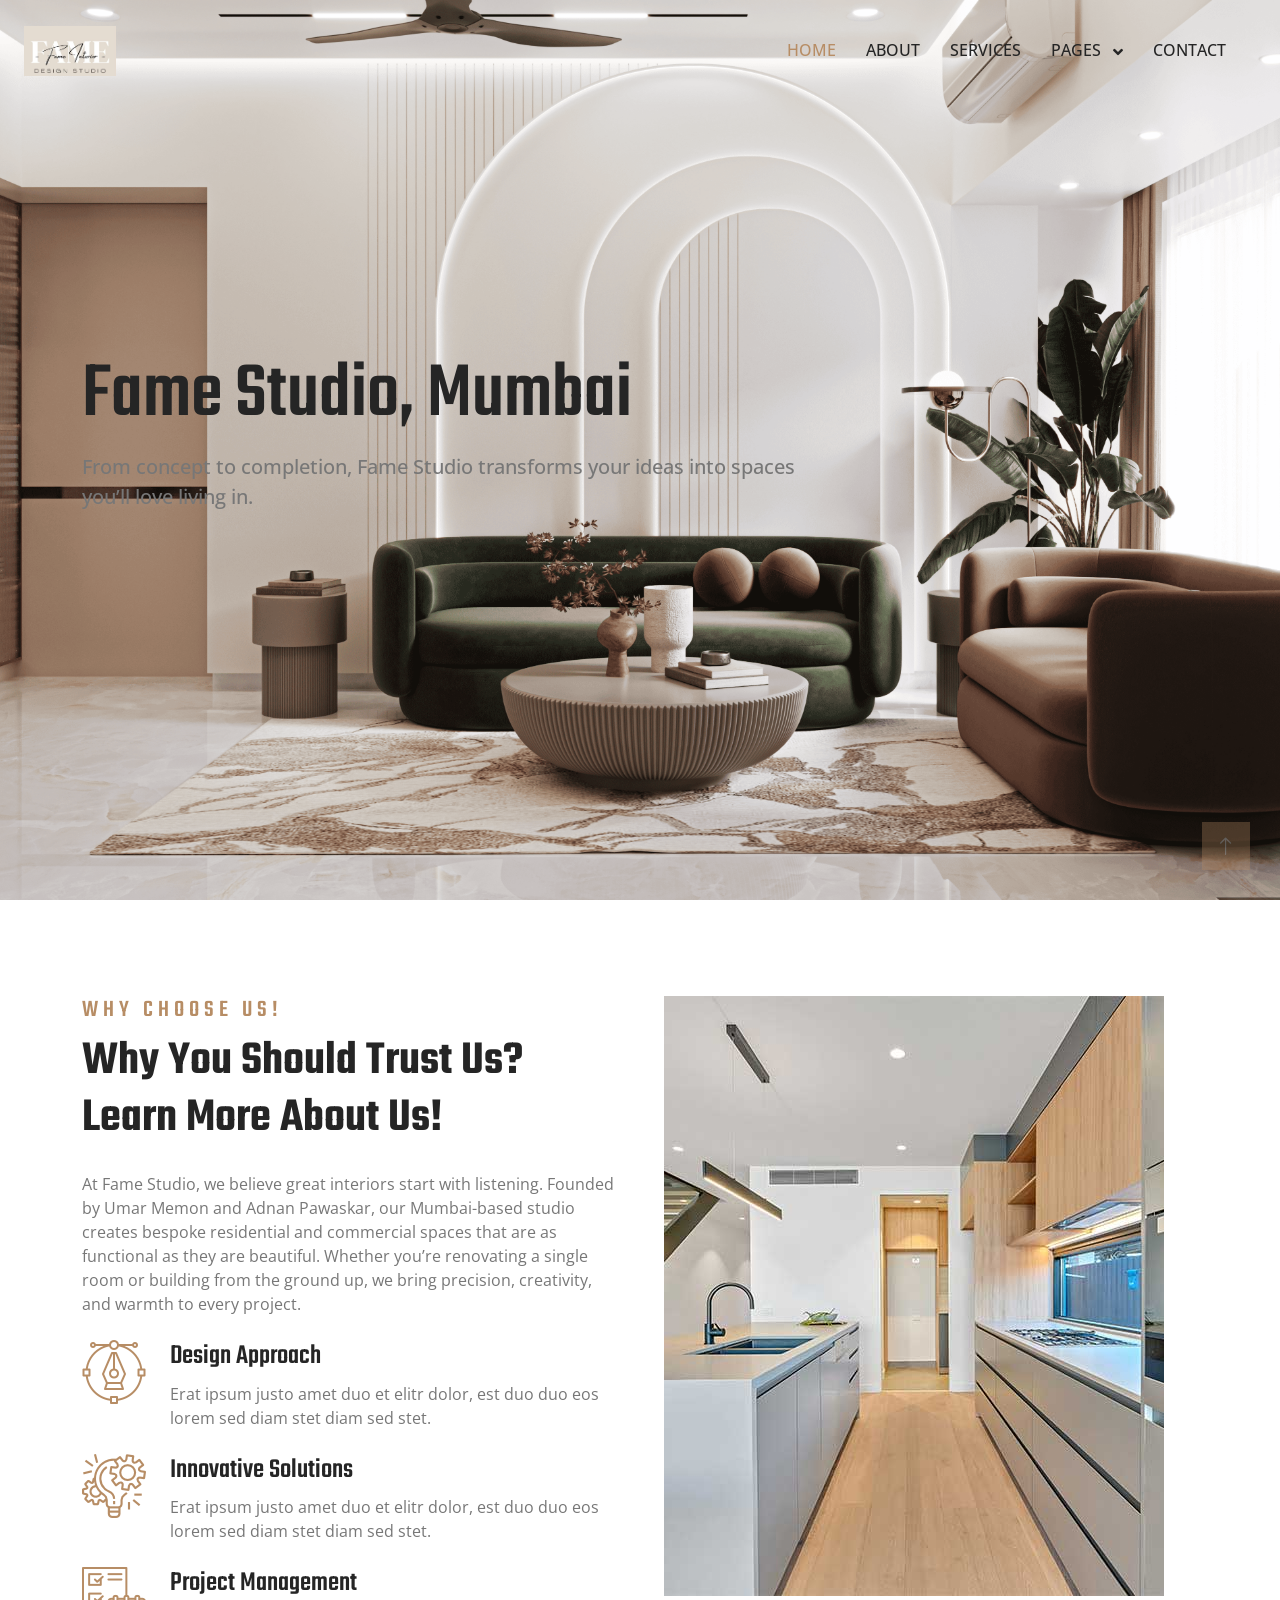
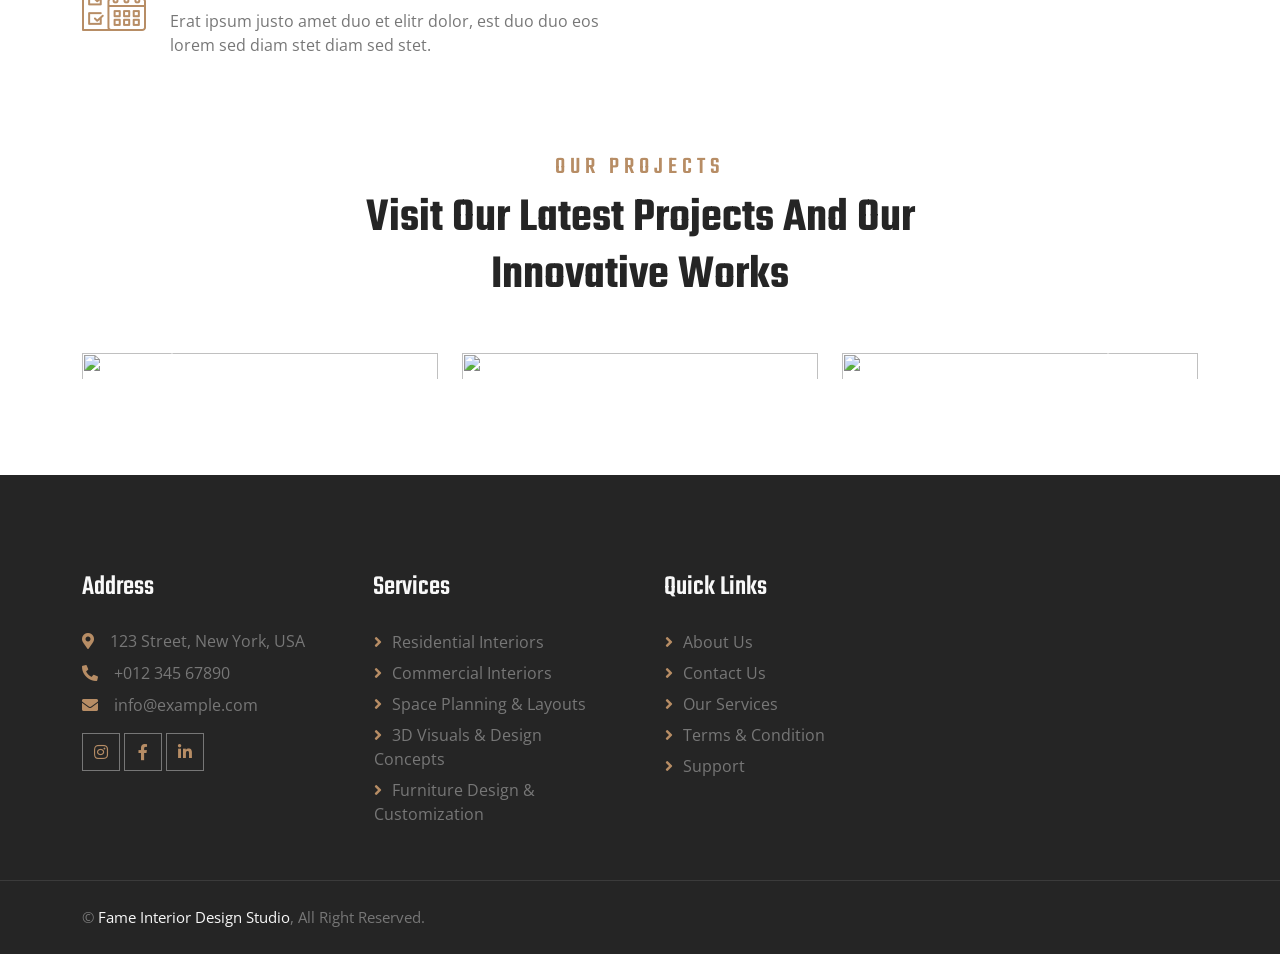
==== index.html @ a8ef48fe "css" ====
<!DOCTYPE html>
<html lang="en">

<head>
    <meta charset="utf-8">
    <title>Fame Interior Design Studio</title>
    <meta content="width=device-width, initial-scale=1.0" name="viewport">
    <meta content="" name="keywords">
    <meta content="" name="description">

    <!-- Favicon -->
    <link href="img/favicon.ico" rel="icon">

    <!-- Google Web Fonts -->
    <link rel="preconnect" href="https://fonts.googleapis.com">
    <link rel="preconnect" href="https://fonts.gstatic.com" crossorigin>
    <link href="https://fonts.googleapis.com/css2?family=Open+Sans:wght@400;500;600&family=Teko:wght@400;500;600&display=swap" rel="stylesheet">
    <link href="https://fonts.googleapis.com/css2?family=Playfair+Display&display=swap" rel="stylesheet">


    <!-- Icon Font Stylesheet -->
    <link href="https://cdnjs.cloudflare.com/ajax/libs/font-awesome/5.10.0/css/all.min.css" rel="stylesheet">
    <link href="https://cdn.jsdelivr.net/npm/bootstrap-icons@1.4.1/font/bootstrap-icons.css" rel="stylesheet">

    <!-- Libraries Stylesheet -->
    <link href="lib/animate/animate.min.css" rel="stylesheet">
    <link href="lib/owlcarousel/assets/owl.carousel.min.css" rel="stylesheet">
    <link href="lib/tempusdominus/css/tempusdominus-bootstrap-4.min.css" rel="stylesheet" />

    <!-- Customized Bootstrap Stylesheet -->
    <link href="css/bootstrap.min.css" rel="stylesheet">

    <!-- Template Stylesheet -->
    <link href="css/style.css" rel="stylesheet">
    <style>
        /* ✅ Navbar overlay on top of carousel */
        .navbar {
            position: absolute;
            top: 0;
            left: 0;
            width: 100%;
            z-index: 1000;
            /*background-color: rgba(255, 255, 255, 0.6);*/ /* transparent background */
            box-shadow: none;
        }

        /* ✅ Remove margin that creates space */
        .header-carousel {
            margin-top: 0 !important;
        }
            .header-carousel .owl-dots {
                position: absolute;
                width: 60px;
                height: 100%;
                top: 0;
                right: 30px;
                display: flex;
                flex-direction: column;
                align-items: center;
                justify-content: center;
               display:none;
            }

        /* ✅ Carousel items should fill full screen */
        .owl-carousel-item img {
            width: 100%;
            height: 100vh; /* full screen */
            object-fit: cover;
        }

        /* ✅ Remove any other background/opacity */
        .owl-carousel,
        .owl-carousel-inner,
        .owl-carousel-item,
        .owl-carousel .container,
        .owl-carousel .row,
        .owl-carousel .col-10 {
            background: transparent !important;
            opacity: 1 !important;
        }

            /* ✅ Optional: Add text-shadow for better readability on image */
            .owl-carousel-inner h3,
            .owl-carousel-inner p {
               /* text-shadow: 1px 1px 5px rgba(0,0,0,0.7);*/
            }

        /* ✅ Responsive fix for mobile */
        @media (max-width: 768px) {
            .owl-carousel-item img {
                height: auto;
            }
        }
    </style>

</head>

<body>

    <!-- New Navbar Start -->
    <nav class="navbar navbar-expand-lg fixed-top">
        <div class="container-fluid px-4">
            <a class="navbar-brand" href="index.html">
                <img src="img/icons/small.png" alt="Logo" style="height: 50px;">
            </a>
            <button class="navbar-toggler" type="button" data-bs-toggle="collapse" data-bs-target="#navbarNavDropdown">
                <span class="navbar-toggler-icon"></span>
            </button>
            <div class="collapse navbar-collapse justify-content-end" id="navbarNavDropdown">
                <ul class="navbar-nav">
                    <li class="nav-item"><a class="nav-link active" href="index.html">Home</a></li>
                    <li class="nav-item"><a class="nav-link" href="about.html">About</a></li>
                    <li class="nav-item"><a class="nav-link" href="service.html">Services</a></li>
                    <li class="nav-item dropdown">
                        <a class="nav-link dropdown-toggle" href="#" id="pagesDropdown" role="button" data-bs-toggle="dropdown">
                            Pages
                        </a>
                        <ul class="dropdown-menu">
                            <li><a class="dropdown-item" href="feature.html">Our Features</a></li>
                            <li><a class="dropdown-item" href="project.html">Our Projects</a></li>
                            <li><a class="dropdown-item" href="team.html">Team Members</a></li>
                            <li><a class="dropdown-item" href="appointment.html">Appointment</a></li>
                            <li><a class="dropdown-item" href="testimonial.html">Testimonial</a></li>
                            <li><a class="dropdown-item" href="404.html">404 Page</a></li>
                        </ul>
                    </li>
                    <li class="nav-item"><a class="nav-link" href="contact.html">Contact</a></li>
                </ul>
            </div>
        </div>
    </nav>
    <!-- New Navbar End -->
    <!-- Carousel Start -->

    <div class="container-fluid p-0 pb-5 wow fadeIn" data-wow-delay="0.1s">
        <div class="owl-carousel header-carousel position-relative">
            <div class="owl-carousel-item position-relative">
                <!--<img class="img-fluid" src="img/carousel-1.jpg" alt="">-->
                <img class="img-fluid" src="img/Informal View 1.png" alt="">
                <div class="owl-carousel-inner">
                    <div class="container">
                        <div class="row justify-content-start">
                            <div class="col-10 col-lg-8">
                                <h3 class="display-1 text-blck animated slideInDown">Fame Studio, Mumbai</h3>
                                <p class="fs-5 fw-medium  mb-4 pb-3">From concept to completion, Fame Studio transforms your ideas into spaces you’ll love living in.</p>
                                <!--<a href="" class="btn btn-primary py-3 px-5 animated slideInLeft">Read More</a>-->
                            </div>
                        </div>
                    </div>
                </div>
            </div>
            <div class="owl-carousel-item position-relative">
                <!--<img class="img-fluid" src="img/carousel-2.jpg" alt="">-->
                <img class="img-fluid" src="img/formal View 1.png" alt="">
                <!--<div class="owl-carousel-inner">
                    <div class="container">
                        <div class="row justify-content-start">
                            <div class="col-10 col-lg-8">
                                <h3 class="display-1 text-white animated slideInDown">Best Architecture And Interior Design Services</h3>
                                <p class="fs-5 fw-medium text-white mb-4 pb-3">Vero elitr justo clita lorem. Ipsum dolor at sed stet sit diam no. Kasd rebum ipsum et diam justo clita et kasd rebum sea elitr.</p>
                                <a href="" class="btn btn-primary py-3 px-5 animated slideInLeft">Read More</a>
                            </div>
                        </div>
                    </div>
                </div>-->
            </div>
            <div class="owl-carousel-item position-relative">
                <!--<img class="img-fluid" src="img/carousel-3.jpg" alt="">-->
                <img class="img-fluid" src="img/formal View 2.png" alt="">
                <!--<div class="owl-carousel-inner">
                    <div class="container">
                        <div class="row justify-content-start">
                            <div class="col-10 col-lg-8">
                                <h3 class="display-1 text-white animated slideInDown"> Architecture And Interior Design Services</h3>
                                <p class="fs-5 fw-medium text-white mb-4 pb-3">Vero elitr justo clita lorem. Ipsum dolor at sed stet sit diam no. Kasd rebum ipsum et diam justo clita et kasd rebum sea elitr.</p>
                                <a href="" class="btn btn-primary py-3 px-5 animated slideInLeft">Read More</a>
                            </div>
                        </div>
                    </div>
                </div>-->
            </div>
        </div>
    </div>


    <!-- Feature Start -->
    <div class="container-xxl py-5">
        <div class="container">
            <div class="row g-5">
                <div class="col-lg-6 wow fadeInUp" data-wow-delay="0.1s">
                    <h4 class="section-title">Why Choose Us!</h4>
                    <h1 class="display-5 mb-4">Why You Should Trust Us? Learn More About Us!</h1>
                    <p class="mb-4">At Fame Studio, we believe great interiors start with listening. Founded by Umar Memon and Adnan Pawaskar, our Mumbai-based studio creates bespoke residential and commercial spaces that are as functional as they are beautiful. Whether you’re renovating a single room or building from the ground up, we bring precision, creativity, and warmth to every project.</p>
                    <div class="row g-4">
                        <div class="col-12">
                            <div class="d-flex align-items-start">
                                <img class="flex-shrink-0" src="img/icons/icon-2.png" alt="Icon">
                                <div class="ms-4">
                                    <h3>Design Approach</h3>
                                    <p class="mb-0">Erat ipsum justo amet duo et elitr dolor, est duo duo eos lorem sed diam stet diam sed stet.</p>
                                </div>
                            </div>
                        </div>
                        <div class="col-12">
                            <div class="d-flex align-items-start">
                                <img class="flex-shrink-0" src="img/icons/icon-3.png" alt="Icon">
                                <div class="ms-4">
                                    <h3>Innovative Solutions</h3>
                                    <p class="mb-0">Erat ipsum justo amet duo et elitr dolor, est duo duo eos lorem sed diam stet diam sed stet.</p>
                                </div>
                            </div>
                        </div>
                        <div class="col-12">
                            <div class="d-flex align-items-start">
                                <img class="flex-shrink-0" src="img/icons/icon-4.png" alt="Icon">
                                <div class="ms-4">
                                    <h3>Project Management</h3>
                                    <p class="mb-0">Erat ipsum justo amet duo et elitr dolor, est duo duo eos lorem sed diam stet diam sed stet.</p>
                                </div>
                            </div>
                        </div>
                    </div>
                </div>
                <div class="col-lg-6 wow fadeInUp" data-wow-delay="0.5s">
                    <div>
                        <!--<img class="img-fluid" src="img/formal View 6.png" alt="">-->
                        <img class="img-fluid" src="img/project-2.jpg" alt="">
                    </div>
                </div>
            </div>
        </div>
    </div>
    <!-- Feature End -->    
    <!-- Project Start -->
    <div class="container-xxl project py-5">
        <div class="container">
            <div class="text-center mx-auto mb-5 wow fadeInUp" data-wow-delay="0.1s" style="max-width: 600px;">
                <h4 class="section-title">Our Projects</h4>
                <h1 class="display-5 mb-4">Visit Our Latest Projects And Our Innovative Works</h1>
            </div>

            <!-- Carousel Start -->
            <div id="projectCarousel" class="carousel slide" data-bs-ride="carousel">
                <div class="carousel-inner">

                    <!-- Slide 1 -->
                    <div class="carousel-item active">
                        <div class="row g-4">
                            <div class="col-lg-4">
                                <img class="img-fluid w-100 h-100" src="img/MASTER BEDROOM - VIEW 1.png" style="object-fit: cover;" alt="">
                            </div>
                            <div class="col-lg-8">
                                <div class="row g-4">
                                    <div class="col-md-6">
                                        <img class="img-fluid w-100 h-100" src="img/MASTER BEDROOM - VIEW 1.png" style="object-fit: cover;" alt="">
                                    </div>
                                    <div class="col-md-6">
                                        <img class="img-fluid w-100 h-100" src="img/MASTER BEDROOM - VIEW 1.png" style="object-fit: cover;" alt="">
                                    </div>
                                </div>
                            </div>
                        </div>
                    </div>

                    <!-- Slide 2 -->
                    <div class="carousel-item">
                        <div class="row g-4">
                            <div class="col-lg-4">
                                <img class="img-fluid w-100 h-100" src="img/MBRV1.png" style="object-fit: cover;" alt="">
                            </div>
                            <div class="col-lg-8">
                                <div class="row g-4">
                                    <div class="col-md-6">
                                        <img class="img-fluid w-100 h-100" src="img/MBRV1.png" style="object-fit: cover;" alt="">
                                    </div>
                                    <div class="col-md-6">
                                        <img class="img-fluid w-100 h-100" src="img/MBRV1.png" style="object-fit: cover;" alt="">
                                    </div>
                                </div>
                            </div>
                        </div>
                    </div>

                    <!-- Slide 3 -->
                    <div class="carousel-item">
                        <div class="row g-4">
                            <div class="col-lg-4">
                                <img class="img-fluid w-100 h-100" src="img/BBVIEW1.png" style="object-fit: cover;" alt="">
                            </div>
                            <div class="col-lg-8">
                                <div class="row g-4">
                                    <div class="col-md-6">
                                        <img class="img-fluid w-100 h-100" src="img/BBVIEW1.png" style="object-fit: cover;" alt="">
                                    </div>
                                    <div class="col-md-6">
                                        <img class="img-fluid w-100 h-100" src="img/BBVIEW1.png" style="object-fit: cover;" alt="">
                                    </div>
                                </div>
                            </div>
                        </div>
                    </div>

                </div>

                <!-- Controls -->
                <button class="carousel-control-prev" type="button" data-bs-target="#projectCarousel" data-bs-slide="prev">
                    <span class="carousel-control-prev-icon"></span>
                </button>
                <button class="carousel-control-next" type="button" data-bs-target="#projectCarousel" data-bs-slide="next">
                    <span class="carousel-control-next-icon"></span>
                </button>
            </div>
            <!-- Carousel End -->

        </div>
    </div>
    <!-- Project End -->
    <!-- Team Start -->
    <!--<div class="container-xxl py-5">
        <div class="container">
            <div class="text-center mx-auto mb-5 wow fadeInUp" data-wow-delay="0.1s" style="max-width: 600px;">
                <h4 class="section-title">Team Members</h4>
                <h1 class="display-5 mb-4">We Are Creative Architecture Team For Your Dream Home</h1>
            </div>
            <div class="row g-0 team-items">
                <div class="col-lg-3 col-md-6 wow fadeInUp" data-wow-delay="0.1s">
                    <div class="team-item position-relative">
                        <div class="position-relative">
                            <img class="img-fluid" src="img/team-1.jpg" alt="">
                            <div class="team-social text-center">
                                <a class="btn btn-square" href=""><i class="fab fa-facebook-f"></i></a>
                                <a class="btn btn-square" href=""><i class="fab fa-twitter"></i></a>
                                <a class="btn btn-square" href=""><i class="fab fa-instagram"></i></a>
                            </div>
                        </div>
                        <div class="bg-light text-center p-4">
                            <h3 class="mt-2">Architect Name</h3>
                            <span class="text-primary">Designation</span>
                        </div>
                    </div>
                </div>
                <div class="col-lg-3 col-md-6 wow fadeInUp" data-wow-delay="0.3s">
                    <div class="team-item position-relative">
                        <div class="position-relative">
                            <img class="img-fluid" src="img/team-2.jpg" alt="">
                            <div class="team-social text-center">
                                <a class="btn btn-square" href=""><i class="fab fa-facebook-f"></i></a>
                                <a class="btn btn-square" href=""><i class="fab fa-twitter"></i></a>
                                <a class="btn btn-square" href=""><i class="fab fa-instagram"></i></a>
                            </div>
                        </div>
                        <div class="bg-light text-center p-4">
                            <h3 class="mt-2">Architect Name</h3>
                            <span class="text-primary">Designation</span>
                        </div>
                    </div>
                </div>
                <div class="col-lg-3 col-md-6 wow fadeInUp" data-wow-delay="0.5s">
                    <div class="team-item position-relative">
                        <div class="position-relative">
                            <img class="img-fluid" src="img/team-3.jpg" alt="">
                            <div class="team-social text-center">
                                <a class="btn btn-square" href=""><i class="fab fa-facebook-f"></i></a>
                                <a class="btn btn-square" href=""><i class="fab fa-twitter"></i></a>
                                <a class="btn btn-square" href=""><i class="fab fa-instagram"></i></a>
                            </div>
                        </div>
                        <div class="bg-light text-center p-4">
                            <h3 class="mt-2">Architect Name</h3>
                            <span class="text-primary">Designation</span>
                        </div>
                    </div>
                </div>
                <div class="col-lg-3 col-md-6 wow fadeInUp" data-wow-delay="0.7s">
                    <div class="team-item position-relative">
                        <div class="position-relative">
                            <img class="img-fluid" src="img/team-4.jpg" alt="">
                            <div class="team-social text-center">
                                <a class="btn btn-square" href=""><i class="fab fa-facebook-f"></i></a>
                                <a class="btn btn-square" href=""><i class="fab fa-twitter"></i></a>
                                <a class="btn btn-square" href=""><i class="fab fa-instagram"></i></a>
                            </div>
                        </div>
                        <div class="bg-light text-center p-4">
                            <h3 class="mt-2">Architect Name</h3>
                            <span class="text-primary">Designation</span>
                        </div>
                    </div>
                </div>
            </div>
        </div>
    </div>-->
    <!-- Team End -->
    <!-- Appointment Start -->
    <!--<div class="container-xxl py-5">
        <div class="container">
            <div class="row g-5">
                <div class="col-lg-6 wow fadeInUp" data-wow-delay="0.1s">
                    <h4 class="section-title">Appointment</h4>
                    <h1 class="display-5 mb-4">Make An Appointment To Start Your Dream Project</h1>
                    <p class="mb-4">Tempor erat elitr rebum at clita. Diam dolor diam ipsum sit. Aliqu diam amet diam et eos. Clita erat ipsum et lorem et sit, sed stet lorem sit clita duo justo magna dolore erat amet</p>
                    <div class="row g-4">
                        <div class="col-12">
                            <div class="d-flex">
                                <div class="d-flex flex-shrink-0 align-items-center justify-content-center bg-light" style="width: 65px; height: 65px;">
                                    <i class="fa fa-2x fa-phone-alt text-primary"></i>
                                </div>
                                <div class="ms-4">
                                    <p class="mb-2">Call Us Now</p>
                                    <h3 class="mb-0">+012 345 6789</h3>
                                </div>
                            </div>
                        </div>
                        <div class="col-12">
                            <div class="d-flex">
                                <div class="d-flex flex-shrink-0 align-items-center justify-content-center bg-light" style="width: 65px; height: 65px;">
                                    <i class="fa fa-2x fa-envelope-open text-primary"></i>
                                </div>
                                <div class="ms-4">
                                    <p class="mb-2">Mail Us Now</p>
                                    <h3 class="mb-0">info@example.com</h3>
                                </div>
                            </div>
                        </div>
                    </div>
                </div>
                <div class="col-lg-6 wow fadeInUp" data-wow-delay="0.5s">
                    <div class="row g-3">
                        <div class="col-12 col-sm-6">
                            <input type="text" class="form-control" placeholder="Your Name" style="height: 55px;">
                        </div>
                        <div class="col-12 col-sm-6">
                            <input type="email" class="form-control" placeholder="Your Email" style="height: 55px;">
                        </div>
                        <div class="col-12 col-sm-6">
                            <input type="text" class="form-control" placeholder="Your Mobile" style="height: 55px;">
                        </div>
                        <div class="col-12 col-sm-6">
                            <select class="form-select" style="height: 55px;">
                                <option selected>Choose Service</option>
                                <option value="1">Service 1</option>
                                <option value="2">Service 2</option>
                                <option value="3">Service 3</option>
                            </select>
                        </div>
                        <div class="col-12 col-sm-6">
                            <div class="date" id="date" data-target-input="nearest">
                                <input type="text"
                                    class="form-control datetimepicker-input"
                                    placeholder="Choose Date" data-target="#date" data-toggle="datetimepicker" style="height: 55px;">
                            </div>
                        </div>
                        <div class="col-12 col-sm-6">
                            <div class="time" id="time" data-target-input="nearest">
                                <input type="text"
                                    class="form-control datetimepicker-input"
                                    placeholder="Choose Date" data-target="#time" data-toggle="datetimepicker" style="height: 55px;">
                            </div>
                        </div>
                        <div class="col-12">
                            <textarea class="form-control" rows="5" placeholder="Message"></textarea>
                        </div>
                        <div class="col-12">
                            <button class="btn btn-primary w-100 py-3" type="submit">Book Appointment</button>
                        </div>
                    </div>
                </div>
            </div>
        </div>
    </div>-->
    <!-- Appointment End -->
    <!-- Testimonial Start -->
    <!--<div class="container-xxl py-5">
        <div class="container">
            <div class="text-center mx-auto mb-5 wow fadeInUp" data-wow-delay="0.1s" style="max-width: 600px;">
                <h4 class="section-title">Testimonial</h4>
                <h1 class="display-5 mb-4">Thousands Of Customers Who Trust Us And Our Services</h1>
            </div>
            <div class="owl-carousel testimonial-carousel wow fadeInUp" data-wow-delay="0.1s">
                <div class="testimonial-item text-center" data-dot="<img class='img-fluid' src='img/testimonial-1.jpg' alt=''>">
                    <p class="fs-5">Clita clita tempor justo dolor ipsum amet kasd amet duo justo duo duo labore sed sed. Magna ut diam sit et amet stet eos sed clita erat magna elitr erat sit sit erat at rebum justo sea clita.</p>
                    <h3>Client Name</h3>
                    <span class="text-primary">Profession</span>
                </div>
                <div class="testimonial-item text-center" data-dot="<img class='img-fluid' src='img/testimonial-2.jpg' alt=''>">
                    <p class="fs-5">Clita clita tempor justo dolor ipsum amet kasd amet duo justo duo duo labore sed sed. Magna ut diam sit et amet stet eos sed clita erat magna elitr erat sit sit erat at rebum justo sea clita.</p>
                    <h3>Client Name</h3>
                    <span class="text-primary">Profession</span>
                </div>
                <div class="testimonial-item text-center" data-dot="<img class='img-fluid' src='img/testimonial-3.jpg' alt=''>">
                    <p class="fs-5">Clita clita tempor justo dolor ipsum amet kasd amet duo justo duo duo labore sed sed. Magna ut diam sit et amet stet eos sed clita erat magna elitr erat sit sit erat at rebum justo sea clita.</p>
                    <h3>Client Name</h3>
                    <span class="text-primary">Profession</span>
                </div>
            </div>
        </div>
    </div>-->
    <!-- Testimonial End -->
    <!-- Footer Start -->
    <div class="container-fluid bg-dark text-body footer mt-5 pt-5 px-0 wow fadeIn" data-wow-delay="0.1s">
        <div class="container py-5">
            <div class="row g-5">
                <div class="col-lg-3 col-md-6">
                    <h3 class="text-light mb-4">Address</h3>
                    <p class="mb-2"><i class="fa fa-map-marker-alt text-primary me-3"></i>123 Street, New York, USA</p>
                    <p class="mb-2"><i class="fa fa-phone-alt text-primary me-3"></i>+012 345 67890</p>
                    <p class="mb-2"><i class="fa fa-envelope text-primary me-3"></i>info@example.com</p>
                    <div class="d-flex pt-2">
                        <a class="btn btn-square btn-outline-body me-1" href=""><i class="fab fa-instagram"></i></a>                        
                        <a class="btn btn-square btn-outline-body me-1" href=""><i class="fab fa-facebook-f"></i></a>                       
                        <a class="btn btn-square btn-outline-body me-0" href=""><i class="fab fa-linkedin-in"></i></a>
                    </div>
                </div>
                <div class="col-lg-3 col-md-6 d-none d-lg-block">
                    <h3 class="text-light mb-4">Services</h3>
                    <a class="btn btn-link" href="">Residential Interiors</a>
                    <a class="btn btn-link" href="">Commercial Interiors </a>
                    <a class="btn btn-link" href="">Space Planning & Layouts </a>
                    <a class="btn btn-link" href="">3D Visuals & Design Concepts</a>
                    <a class="btn btn-link" href="">Furniture Design & Customization </a>
                </div>
                <div class="col-lg-3 col-md-6 d-none d-lg-block">
                    <h3 class="text-light mb-4">Quick Links</h3>
                    <a class="btn btn-link" href="">About Us</a>
                    <a class="btn btn-link" href="">Contact Us</a>
                    <a class="btn btn-link" href="">Our Services</a>
                    <a class="btn btn-link" href="">Terms & Condition</a>
                    <a class="btn btn-link" href="">Support</a>
                </div>               
            </div>
        </div>
        <div class="container-fluid copyright">
            <div class="container">
                <div class="row">
                    <div class="col-md-6 text-center text-md-start mb-3 mb-md-0">
                        &copy; <a href="#">Fame Interior Design Studio</a>, All Right Reserved.
                    </div>
                    <!--<div class="col-md-6 text-center text-md-end">-->
                    <!--/*** This template is free as long as you keep the footer author’s credit link/attribution link/backlink. If you'd like to use the template without the footer author’s credit link/attribution link/backlink, you can purchase the Credit Removal License from "https://htmlcodex.com/credit-removal". Thank you for your support. ***/-->
                    <!--Designed By <a href="https://htmlcodex.com">HTML Codex</a>
                    </div>-->
                </div>
            </div>
        </div>
    </div>
    <!-- Footer End -->
    <!-- Back to Top -->
    <a href="#" class="btn btn-lg btn-primary btn-lg-square back-to-top"><i class="bi bi-arrow-up"></i></a>


    <!-- JavaScript Libraries -->
    <script src="https://code.jquery.com/jquery-3.4.1.min.js"></script>
    <script src="https://cdn.jsdelivr.net/npm/bootstrap@5.0.0/dist/js/bootstrap.bundle.min.js"></script>
    <script src="lib/wow/wow.min.js"></script>
    <script src="lib/easing/easing.min.js"></script>
    <script src="lib/waypoints/waypoints.min.js"></script>
    <script src="lib/counterup/counterup.min.js"></script>
    <script src="lib/owlcarousel/owl.carousel.min.js"></script>
    <script src="lib/tempusdominus/js/moment.min.js"></script>
    <script src="lib/tempusdominus/js/moment-timezone.min.js"></script>
    <script src="lib/tempusdominus/js/tempusdominus-bootstrap-4.min.js"></script>

    <!-- Template Javascript -->
    <script src="js/main.js"></script>
</body>

</html>
---- css/style.css ----
/********** Template CSS **********/
:root {
    --primary: #B78D65;
    --light: #F8F8F8;
    --dark: #252525;
}

h1,
h2,
.h1,
.h2,
.fw-bold {
    font-weight: 600 !important;
}

h3,
h4,
.h3,
.h4,
.fw-medium {
    font-weight: 500 !important;
}

h5,
h6,
.h5,
.h6,
.fw-normal {
    font-weight: 400 !important;
}

.back-to-top {
    position: fixed;
    display: none;
    right: 30px;
    bottom: 30px;
    z-index: 99;
}


/*** Spinner ***/
#spinner {
    opacity: 0;
    visibility: hidden;
    transition: opacity .5s ease-out, visibility 0s linear .5s;
    z-index: 99999;
}

#spinner.show {
    transition: opacity .5s ease-out, visibility 0s linear 0s;
    visibility: visible;
    opacity: 1;
}


/*** Button ***/
.btn {
    font-weight: 500;
    transition: .5s;
}

.btn.btn-primary,
.btn.btn-secondary {
    color: #FFFFFF;
}

.btn-square {
    width: 38px;
    height: 38px;
}

.btn-sm-square {
    width: 32px;
    height: 32px;
}

.btn-lg-square {
    width: 48px;
    height: 48px;
}

.btn-square,
.btn-sm-square,
.btn-lg-square {
    padding: 0;
    display: flex;
    align-items: center;
    justify-content: center;
    font-weight: normal;
}

.btn-outline-body {
    color: var(--primary);
    border-color: #777777;
}

.btn-outline-body:hover {
    color: #FFFFFF;
    background: var(--primary);
    border-color: var(--primary);
}


/*** Navbar ***/
.navbar .dropdown-toggle::after {
    border: none;
    content: "\f107";
    font-family: "Font Awesome 5 Free";
    font-weight: 900;
    vertical-align: middle;
    margin-left: 8px;
}

.navbar .navbar-nav .nav-link {
    margin-right: 30px;
    padding: 30px 0;
    color: var(--dark);
    font-weight: 500;
    text-transform: uppercase;
    outline: none;
}

.navbar .navbar-nav .nav-link:hover,
.navbar .navbar-nav .nav-link.active {
    color: var(--primary);
}

.navbar.sticky-top {
    top: -100px;
    transition: .5s;
}

@media (max-width: 991.98px) {
    .navbar .navbar-nav .nav-link {
        margin-right: 0;
        padding: 10px 0;
    }

    .navbar .navbar-nav {
        border-top: 1px solid #EEEEEE;
    }
}

@media (min-width: 992px) {
    .navbar .nav-item .dropdown-menu {
        display: block;
        visibility: hidden;
        top: 100%;
        transform: rotateX(-75deg);
        transform-origin: 0% 0%;
        transition: .5s;
        opacity: 0;
    }

    .navbar .nav-item:hover .dropdown-menu {
        transform: rotateX(0deg);
        visibility: visible;
        transition: .5s;
        opacity: 1;
    }
}


/*** Header ***/
.owl-carousel-inner {
    position: absolute;
    width: 100%;
    height: 100%;
    top: 0;
    left: 0;
    display: flex;
    align-items: center;
    background: rgba(0, 0, 0, .5);
}

@media (max-width: 768px) {
    .header-carousel .owl-carousel-item {
        position: relative;
        min-height: 500px;
    }

    .header-carousel .owl-carousel-item img {
        position: absolute;
        width: 100%;
        height: 100%;
        object-fit: cover;
    }

    .header-carousel .owl-carousel-item p {
        font-size: 16px !important;
    }
}

.header-carousel .owl-dots {
    position: absolute;
    width: 60px;
    height: 100%;
    top: 0;
    right: 30px;
    display: flex;
    flex-direction: column;
    align-items: center;
    justify-content: center;
}

.header-carousel .owl-dots .owl-dot {
    position: relative;
    width: 45px;
    height: 45px;
    margin: 5px 0;
    background: var(--dark);
    transition: .5s;
}

.header-carousel .owl-dots .owl-dot.active {
    width: 60px;
    height: 60px;
}

.header-carousel .owl-dots .owl-dot img {
    position: absolute;
    width: 100%;
    height: 100%;
    object-fit: cover;
    padding: 2px;
    transition: .5s;
    opacity: .3;
}

.header-carousel .owl-dots .owl-dot.active img {
    opacity: 1;
}

.page-header {
    background: linear-gradient(rgba(0, 0, 0, .5), rgba(0, 0, 0, .5)), url(../img/carousel-1.jpg) center center no-repeat;
    background-size: cover;
}

.breadcrumb-item+.breadcrumb-item::before {
    color: var(--light);
}


/*** Section Title ***/
.section-title {
    color: var(--primary);
    font-weight: 600;
    letter-spacing: 5px;
    text-transform: uppercase;
}


/*** Facts ***/
.fact-item .fact-icon {
    width: 120px;
    height: 120px;
    margin-top: -60px;
    margin-bottom: 1.5rem;
    display: inline-flex;
    align-items: center;
    justify-content: center;
    background: #FFFFFF;
    border-radius: 120px;
    transition: .5s;
}

.fact-item:hover .fact-icon {
    background: var(--dark);
}

.fact-item .fact-icon i {
    color: var(--primary);
    transition: .5;
}

.fact-item:hover .fact-icon i {
    color: #FFFFFF;
}


/*** About & Feature ***/
.about-img,
.feature-img {
    position: relative;
    height: 100%;
    min-height: 400px;
}

.about-img img,
.feature-img img {
    position: absolute;
    width: 60%;
    height: 80%;
    object-fit: cover;
}

.about-img img:last-child,
.feature-img img:last-child {
    margin: 20% 0 0 40%;
}

.about-img::before,
.feature-img::before {
    position: absolute;
    content: "";
    width: 60%;
    height: 80%;
    top: 10%;
    left: 20%;
    border: 5px solid var(--primary);
    z-index: -1;
}


/*** Service ***/
.service-item .bg-img {
    position: absolute;
    width: 100%;
    height: 100%;
    object-fit: cover;
    z-index: -1;
}

.service-item .service-text {
    background: var(--light);
    transition: .5s;
}

.service-item:hover .service-text {
    background: rgba(0, 0, 0, .7);
}

.service-item * {
    transition: .5;
}

.service-item:hover * {
    color: #FFFFFF;
}

.service-item .btn {
    width: 40px;
    height: 40px;
    display: inline-flex;
    align-items: center;
    color: var(--dark);
    background: #FFFFFF;
    white-space: nowrap;
    overflow: hidden;
    transition: .5s;
}

.service-item:hover .btn {
    width: 140px;
}


/*** Project ***/
.project .nav .nav-link {
    background: var(--light);
    transition: .5s;
}

.project .nav .nav-link.active {
    background: var(--primary);
}

.project .nav .nav-link.active h3 {
    color: #FFFFFF !important;
}


/*** Team ***/
.team-items {
    margin: -.75rem;
}

.team-item {
    padding: .75rem;
}

.team-item::after {
    position: absolute;
    content: "";
    width: 100%;
    height: 0;
    top: 0;
    left: 0;
    background: #FFFFFF;
    transition: .5s;
    z-index: -1;
}

.team-item:hover::after {
    height: 100%;
    background: var(--primary);
}

.team-item .team-social {
    position: absolute;
    width: 100%;
    bottom: -20px;
    left: 0;
}

.team-item .team-social .btn {
    display: inline-flex;
    margin: 0 2px;
    color: var(--primary);
    background: var(--light);
}

.team-item .team-social .btn:hover {
    color: #FFFFFF;
    background: var(--primary);
}


/*** Appointment ***/
.bootstrap-datetimepicker-widget.bottom {
    top: auto !important;
}

.bootstrap-datetimepicker-widget .table * {
    border-bottom-width: 0px;
}

.bootstrap-datetimepicker-widget .table th {
    font-weight: 500;
}

.bootstrap-datetimepicker-widget.dropdown-menu {
    padding: 10px;
    border-radius: 2px;
}

.bootstrap-datetimepicker-widget table td.active,
.bootstrap-datetimepicker-widget table td.active:hover {
    background: var(--primary);
}

.bootstrap-datetimepicker-widget table td.today::before {
    border-bottom-color: var(--primary);
}


/*** Testimonial ***/
.testimonial-carousel {
    display: flex !important;
    flex-direction: column-reverse;
    max-width: 700px;
    margin: 0 auto;
}

.testimonial-carousel .owl-dots {
    height: 100px;
    display: flex;
    align-items: center;
    justify-content: center;
    margin-bottom: 30px;
}

.testimonial-carousel .owl-dots .owl-dot {
    position: relative;
    width: 60px;
    height: 60px;
    margin: 0 5px;
    transition: .5s;
}

.testimonial-carousel .owl-dots .owl-dot.active {
    width: 100px;
    height: 100px;
}

.testimonial-carousel .owl-dots .owl-dot::after {
    position: absolute;
    width: 40px;
    height: 40px;
    bottom: -20px;
    left: 50%;
    transform: translateX(-50%);
    display: flex;
    align-items: center;
    justify-content: center;
    content: "\f10d";
    font-family: "Font Awesome 5 Free";
    font-weight: 900;
    color: var(--primary);
    background: #FFFFFF;
    border-radius: 40px;
    transition: .5s;
    opacity: 0;
}

.testimonial-carousel .owl-dots .owl-dot.active::after {
    opacity: 1;
}

.testimonial-carousel .owl-dots .owl-dot img {
    opacity: .4;
    transition: .5s;
}

.testimonial-carousel .owl-dots .owl-dot.active img {
    opacity: 1;
}


/*** Footer ***/
.footer .btn.btn-link {
    display: block;
    margin-bottom: 5px;
    padding: 0;
    text-align: left;
    color: #777777;
    font-weight: normal;
    text-transform: capitalize;
    transition: .3s;
}

.footer .btn.btn-link::before {
    position: relative;
    content: "\f105";
    font-family: "Font Awesome 5 Free";
    font-weight: 900;
    color: var(--primary);
    margin-right: 10px;
}

.footer .btn.btn-link:hover {
    color: var(--primary);
    letter-spacing: 1px;
    box-shadow: none;
}

.footer .form-control {
    border-color: #777777;
}

.footer .copyright {
    padding: 25px 0;
    font-size: 15px;
    border-top: 1px solid rgba(256, 256, 256, .1);
}

.footer .copyright a {
    color: var(--light);
}

.footer .copyright a:hover {
    color: var(--primary);
}
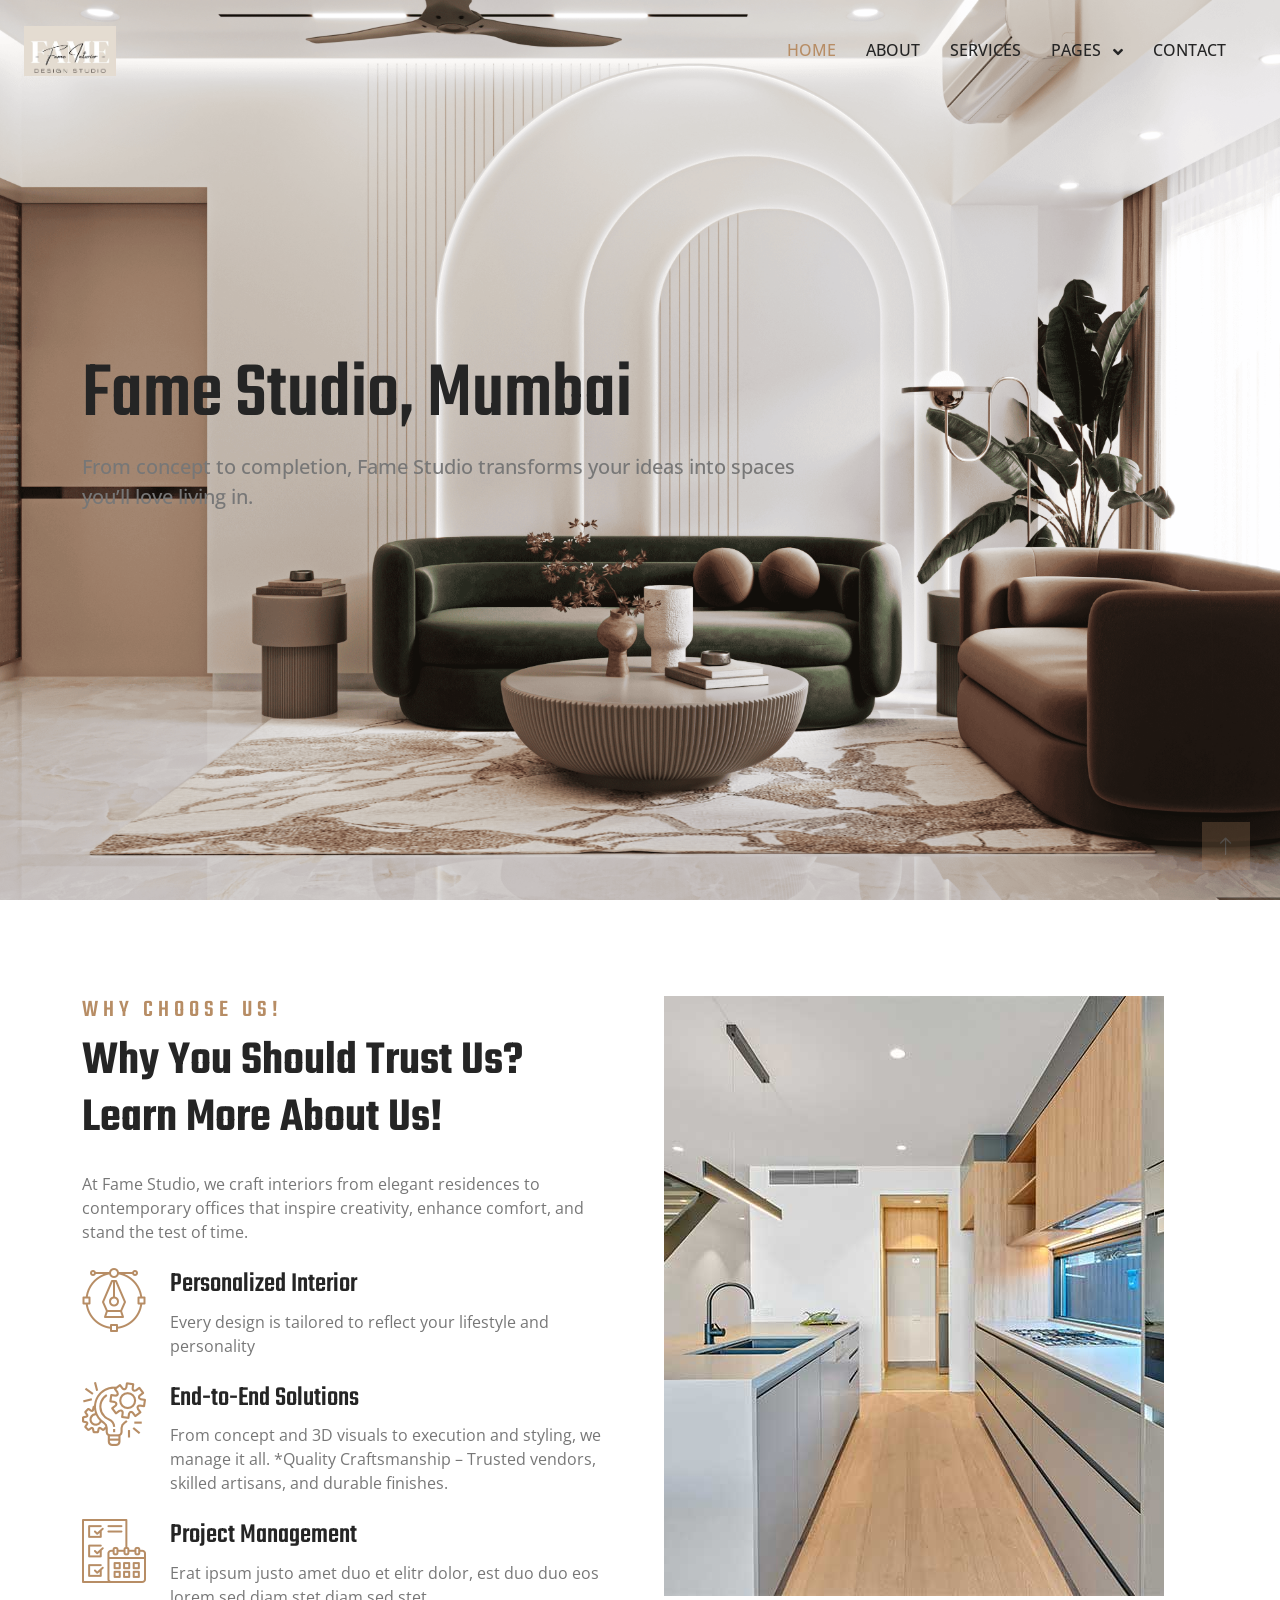
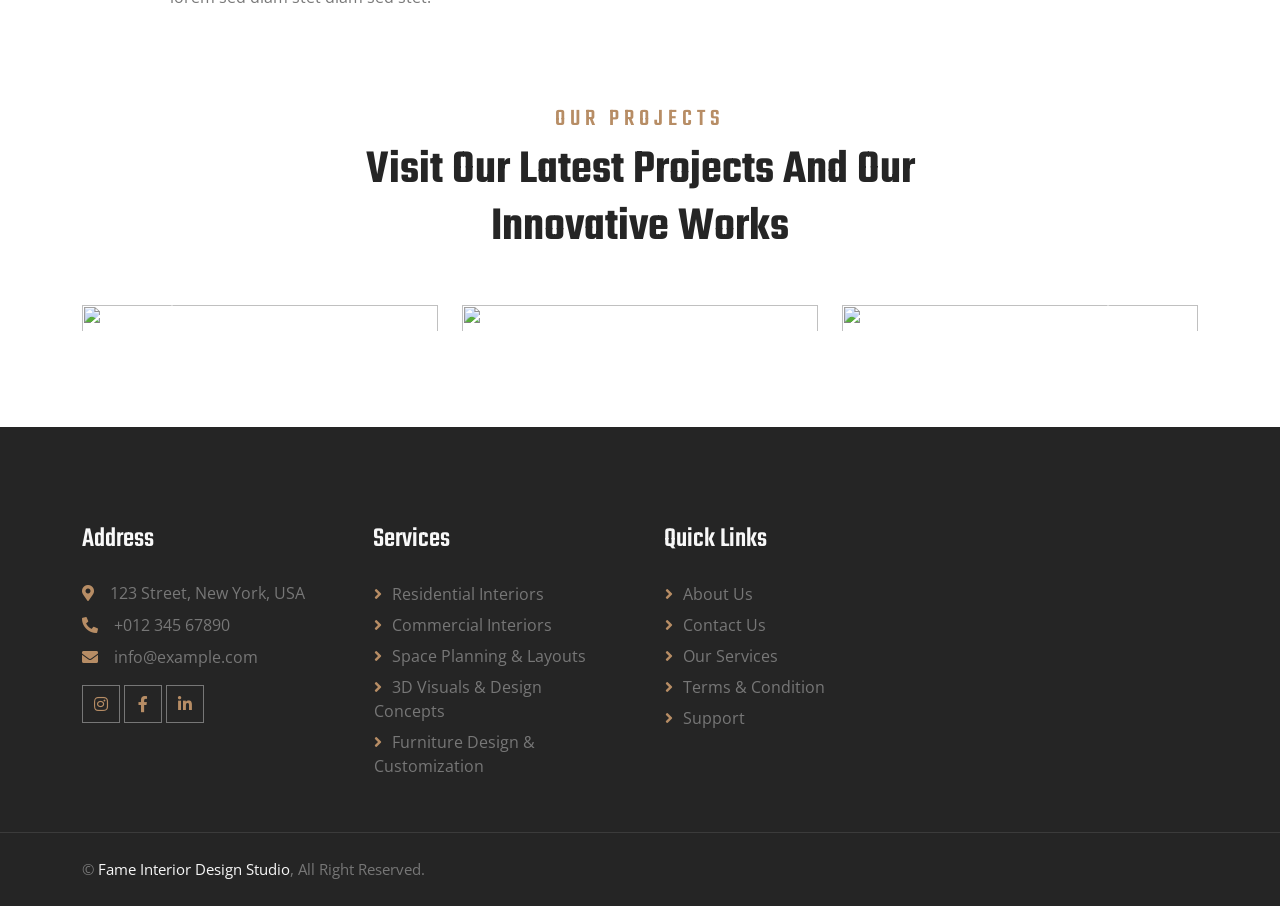
==== commit 2bd6d540: "Index" ====
--- a/index.html
+++ b/index.html
@@ -190,14 +190,14 @@
                 <div class="col-lg-6 wow fadeInUp" data-wow-delay="0.1s">
                     <h4 class="section-title">Why Choose Us!</h4>
                     <h1 class="display-5 mb-4">Why You Should Trust Us? Learn More About Us!</h1>
-                    <p class="mb-4">At Fame Studio, we believe great interiors start with listening. Founded by Umar Memon and Adnan Pawaskar, our Mumbai-based studio creates bespoke residential and commercial spaces that are as functional as they are beautiful. Whether you’re renovating a single room or building from the ground up, we bring precision, creativity, and warmth to every project.</p>
+                    <p class="mb-4">At Fame Studio, we craft interiors from elegant residences to contemporary offices that inspire creativity, enhance comfort, and stand the test of time.</p>
                     <div class="row g-4">
                         <div class="col-12">
                             <div class="d-flex align-items-start">
                                 <img class="flex-shrink-0" src="img/icons/icon-2.png" alt="Icon">
                                 <div class="ms-4">
-                                    <h3>Design Approach</h3>
-                                    <p class="mb-0">Erat ipsum justo amet duo et elitr dolor, est duo duo eos lorem sed diam stet diam sed stet.</p>
+                                    <h3>Personalized Interior</h3>
+                                    <p class="mb-0">Every design is tailored to reflect your lifestyle and personality</p>
                                 </div>
                             </div>
                         </div>
@@ -205,8 +205,11 @@
                             <div class="d-flex align-items-start">
                                 <img class="flex-shrink-0" src="img/icons/icon-3.png" alt="Icon">
                                 <div class="ms-4">
-                                    <h3>Innovative Solutions</h3>
-                                    <p class="mb-0">Erat ipsum justo amet duo et elitr dolor, est duo duo eos lorem sed diam stet diam sed stet.</p>
+                                    <h3>End-to-End Solutions</h3>
+                                    <p class="mb-0">
+                                        From concept and 3D visuals to execution and styling, we manage it all.
+                                        *Quality Craftsmanship – Trusted vendors, skilled artisans, and durable finishes.
+                                    </p>
                                 </div>
                             </div>
                         </div>
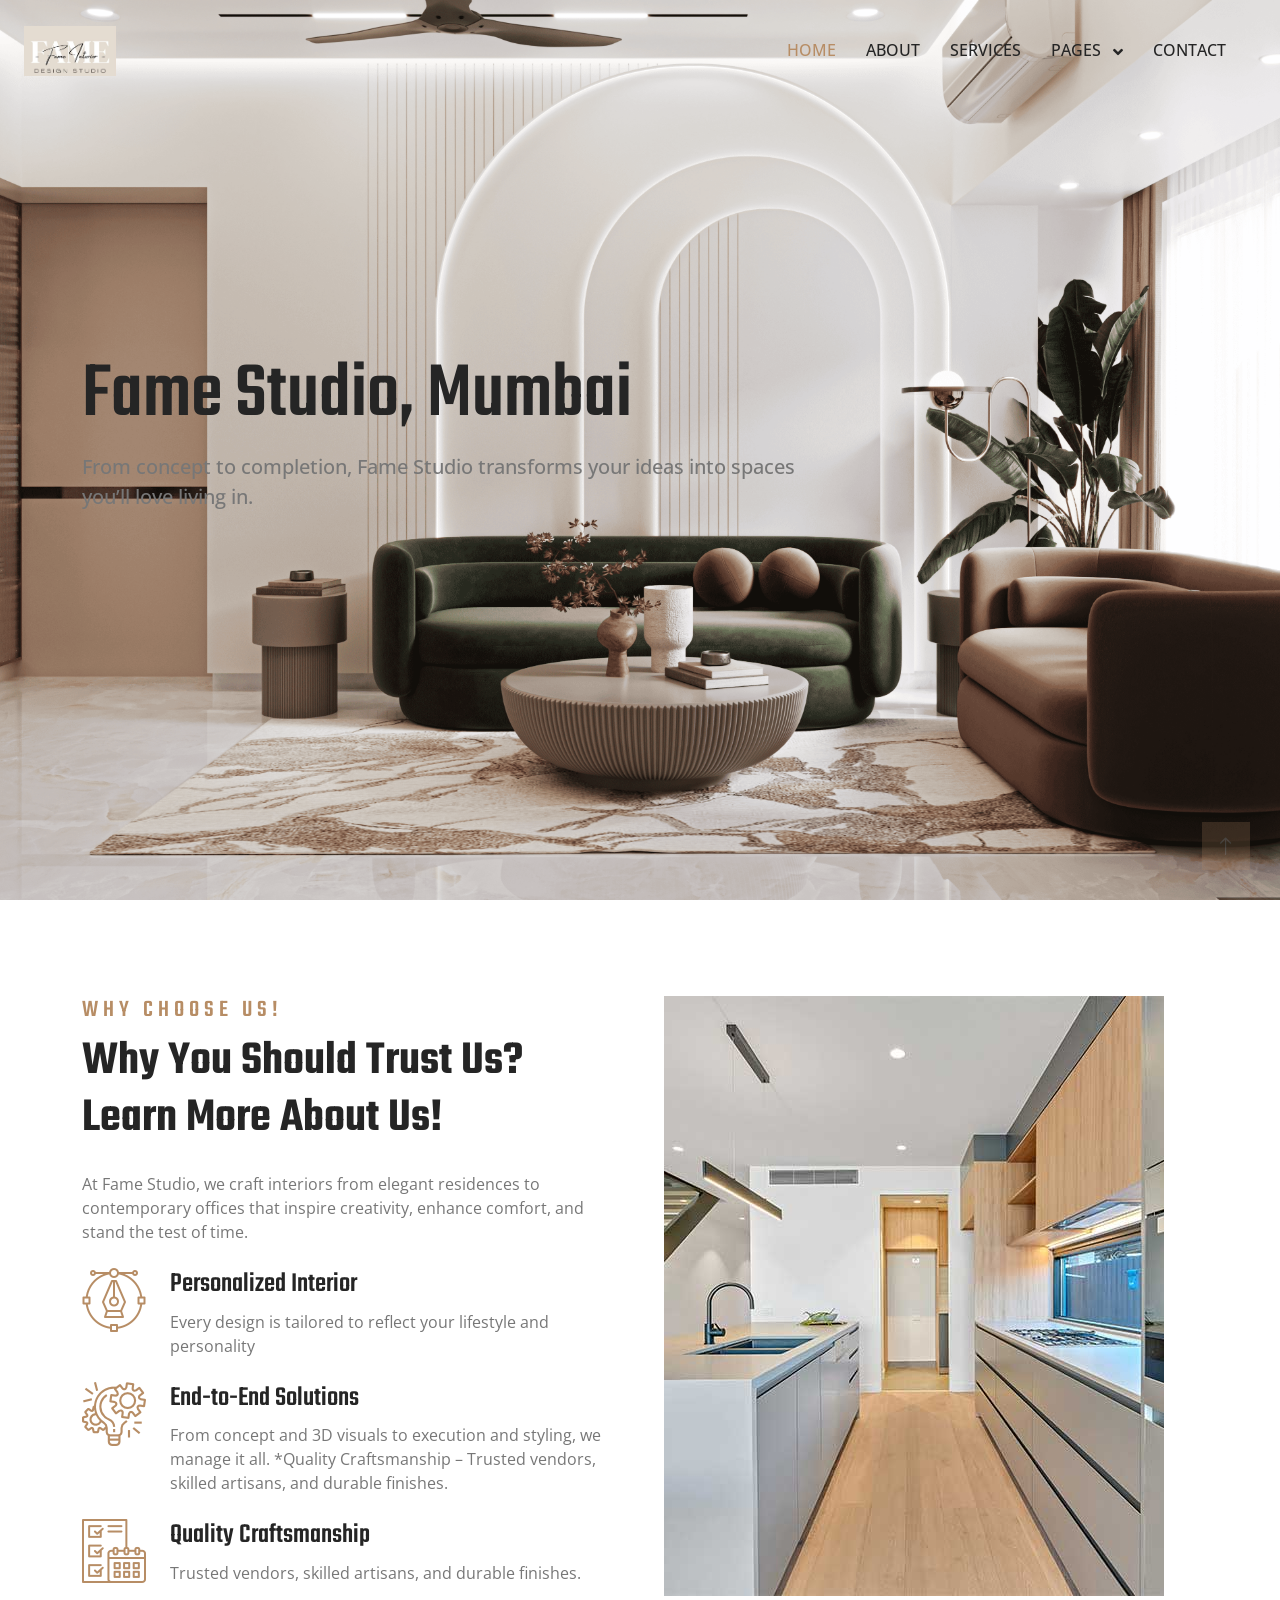
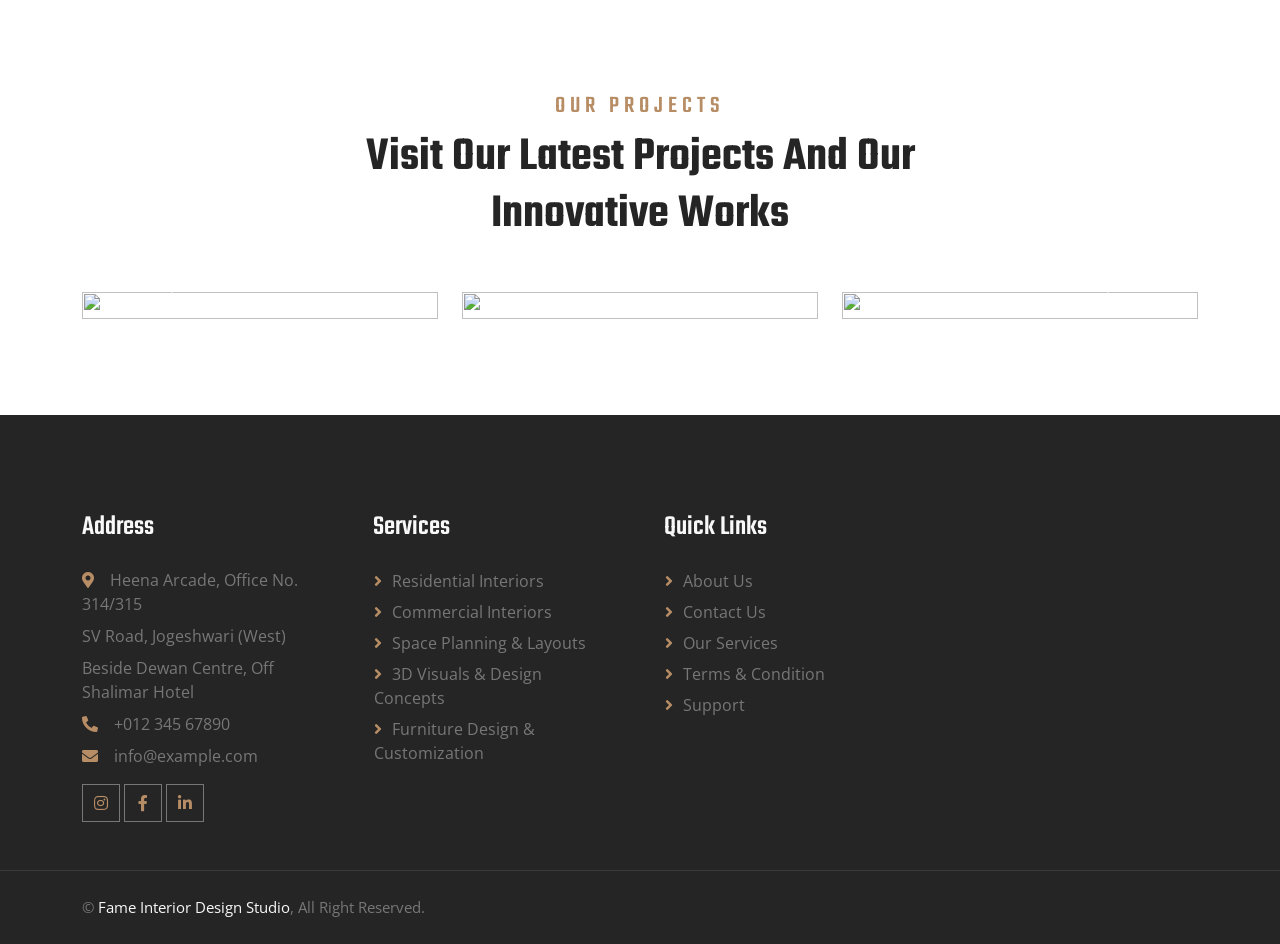
==== commit ac085d0e: "Update index.html" ====
--- a/index.html
+++ b/index.html
@@ -217,8 +217,8 @@
                             <div class="d-flex align-items-start">
                                 <img class="flex-shrink-0" src="img/icons/icon-4.png" alt="Icon">
                                 <div class="ms-4">
-                                    <h3>Project Management</h3>
-                                    <p class="mb-0">Erat ipsum justo amet duo et elitr dolor, est duo duo eos lorem sed diam stet diam sed stet.</p>
+                                    <h3>Quality Craftsmanship </h3>
+                                    <p class="mb-0">Trusted vendors, skilled artisans, and durable finishes.</p>
                                 </div>
                             </div>
                         </div>
@@ -505,12 +505,14 @@
             <div class="row g-5">
                 <div class="col-lg-3 col-md-6">
                     <h3 class="text-light mb-4">Address</h3>
-                    <p class="mb-2"><i class="fa fa-map-marker-alt text-primary me-3"></i>123 Street, New York, USA</p>
+                    <p class="mb-2"><i class="fa fa-map-marker-alt text-primary me-3"></i>Heena Arcade, Office No. 314/315</p>
+                    <p class="mb-2">SV Road, Jogeshwari (West)</p>
+                    <p class="mb-2">Beside Dewan Centre, Off Shalimar Hotel</p>
                     <p class="mb-2"><i class="fa fa-phone-alt text-primary me-3"></i>+012 345 67890</p>
                     <p class="mb-2"><i class="fa fa-envelope text-primary me-3"></i>info@example.com</p>
                     <div class="d-flex pt-2">
-                        <a class="btn btn-square btn-outline-body me-1" href=""><i class="fab fa-instagram"></i></a>                        
-                        <a class="btn btn-square btn-outline-body me-1" href=""><i class="fab fa-facebook-f"></i></a>                       
+                        <a class="btn btn-square btn-outline-body me-1" href=""><i class="fab fa-instagram"></i></a>
+                        <a class="btn btn-square btn-outline-body me-1" href=""><i class="fab fa-facebook-f"></i></a>
                         <a class="btn btn-square btn-outline-body me-0" href=""><i class="fab fa-linkedin-in"></i></a>
                     </div>
                 </div>
@@ -567,4 +569,4 @@
     <script src="js/main.js"></script>
 </body>
 
-</html>+</html>
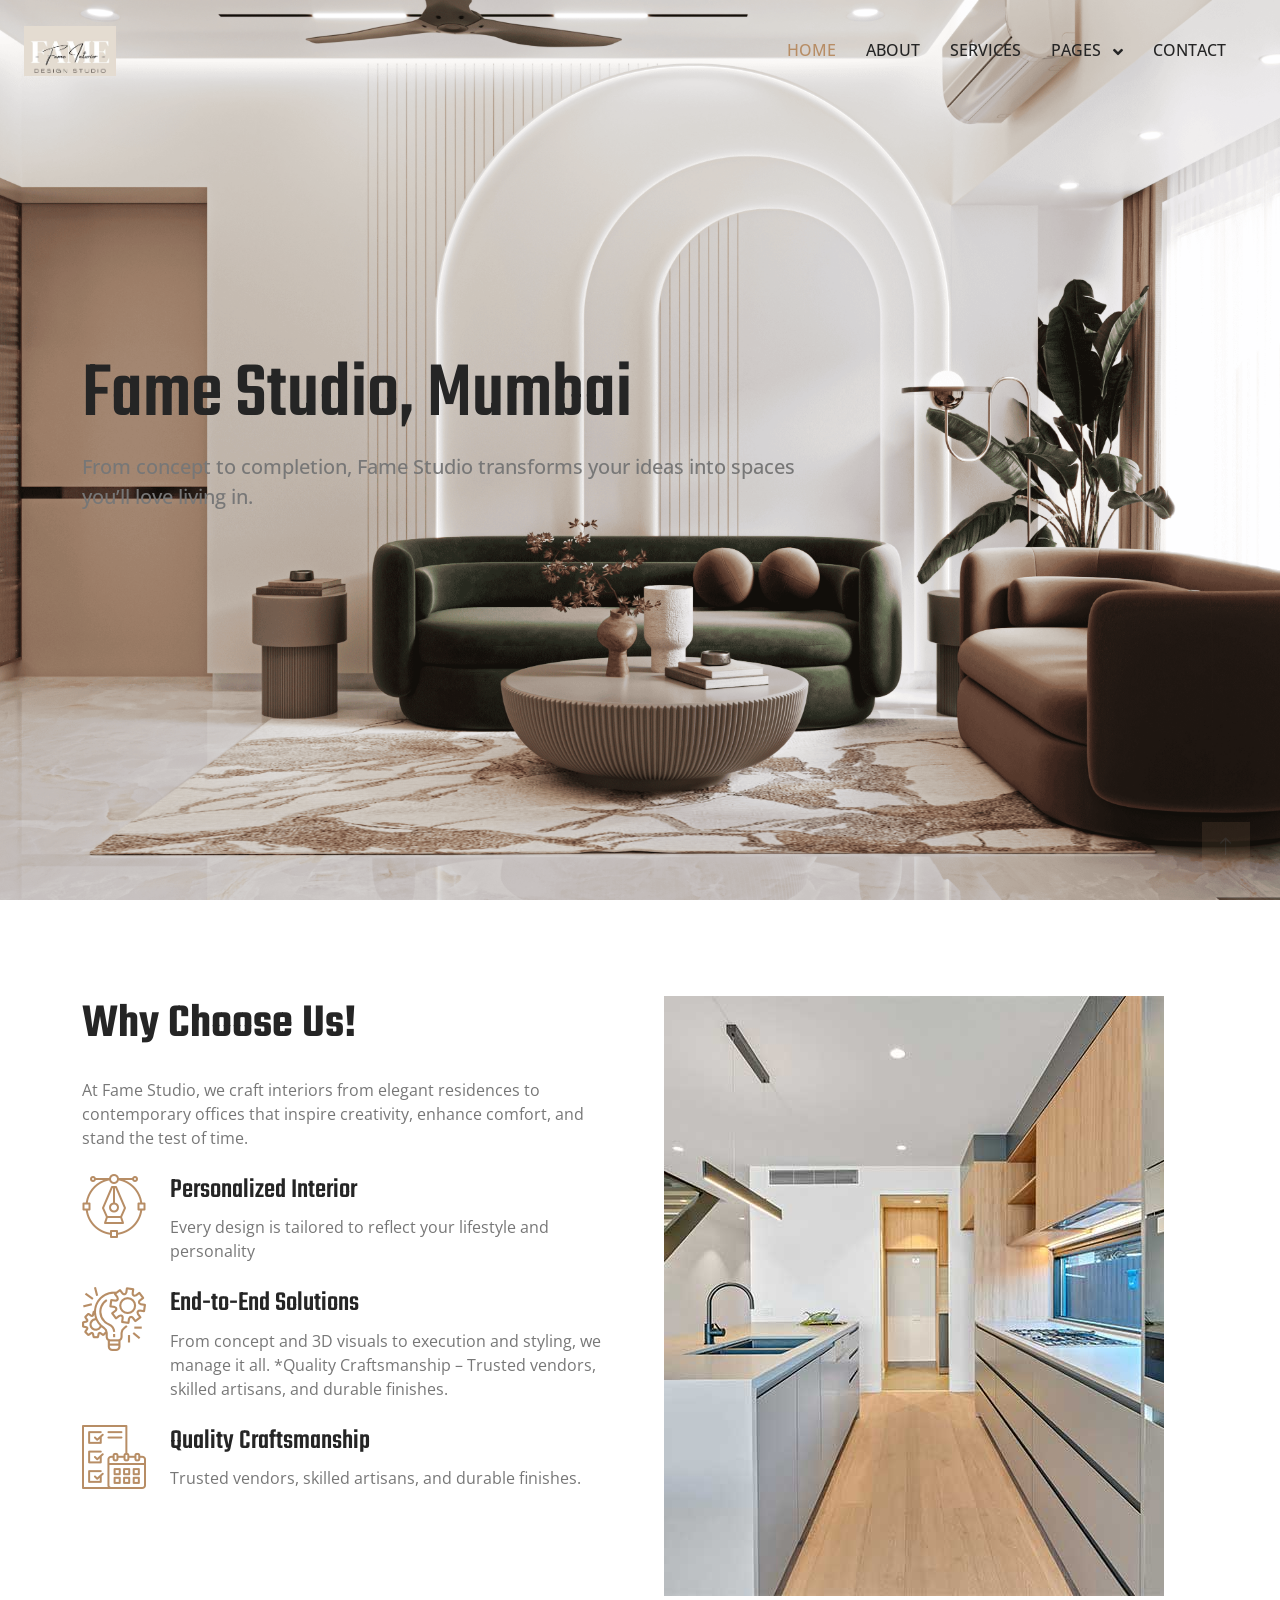
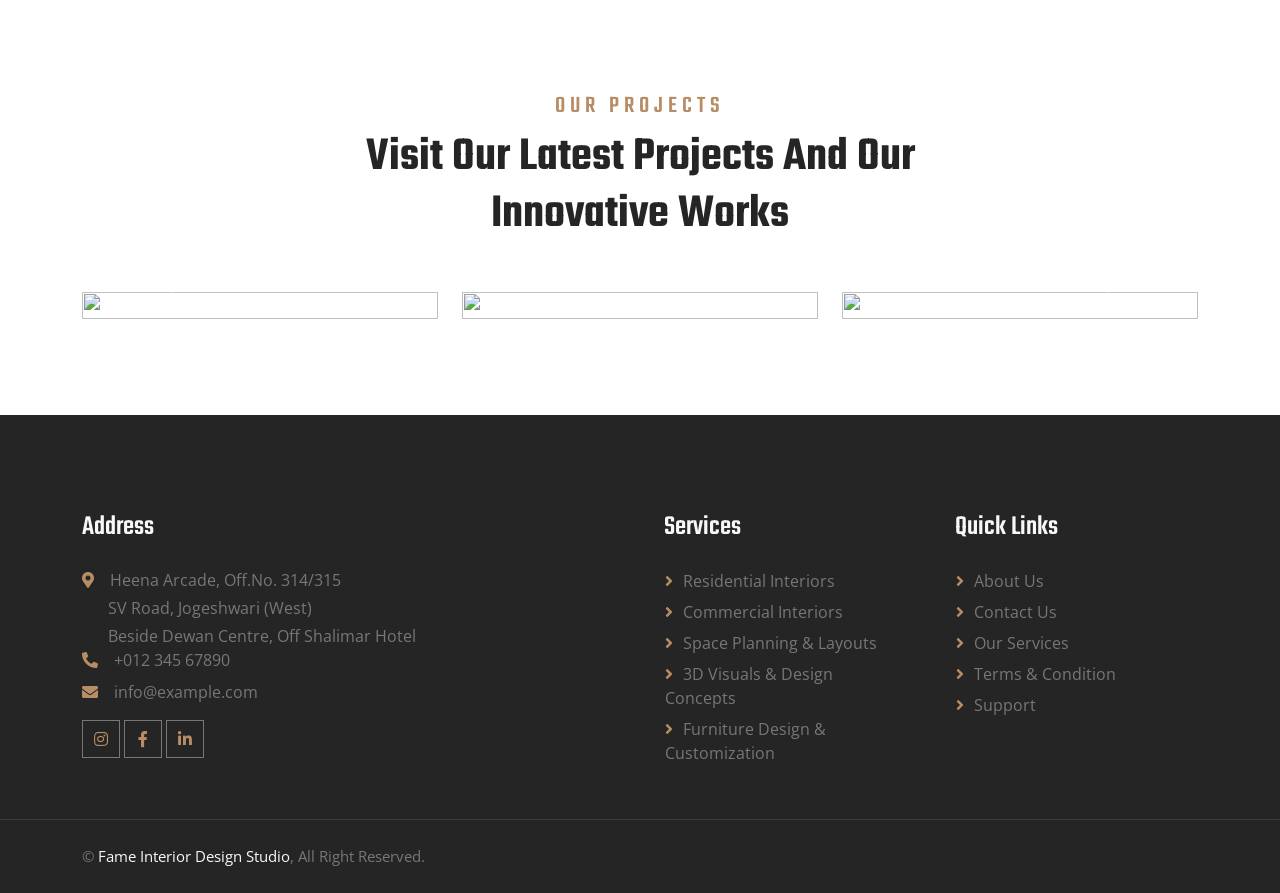
==== commit e187be8a: "Index Changed" ====
--- a/index.html
+++ b/index.html
@@ -48,6 +48,7 @@
         .header-carousel {
             margin-top: 0 !important;
         }
+
             .header-carousel .owl-dots {
                 position: absolute;
                 width: 60px;
@@ -58,7 +59,7 @@
                 flex-direction: column;
                 align-items: center;
                 justify-content: center;
-               display:none;
+                display: none;
             }
 
         /* ✅ Carousel items should fill full screen */
@@ -82,7 +83,7 @@
             /* ✅ Optional: Add text-shadow for better readability on image */
             .owl-carousel-inner h3,
             .owl-carousel-inner p {
-               /* text-shadow: 1px 1px 5px rgba(0,0,0,0.7);*/
+                /* text-shadow: 1px 1px 5px rgba(0,0,0,0.7);*/
             }
 
         /* ✅ Responsive fix for mobile */
@@ -90,6 +91,11 @@
             .owl-carousel-item img {
                 height: auto;
             }
+        }
+    </style>
+    <style>
+        .text-justify {
+            text-align: justify;
         }
     </style>
 
@@ -187,9 +193,8 @@
     <div class="container-xxl py-5">
         <div class="container">
             <div class="row g-5">
-                <div class="col-lg-6 wow fadeInUp" data-wow-delay="0.1s">
-                    <h4 class="section-title">Why Choose Us!</h4>
-                    <h1 class="display-5 mb-4">Why You Should Trust Us? Learn More About Us!</h1>
+                <div class="col-lg-6 wow fadeInUp" data-wow-delay="0.1s">                    
+                    <h1 class="display-5 mb-4">Why Choose Us!</h1>
                     <p class="mb-4">At Fame Studio, we craft interiors from elegant residences to contemporary offices that inspire creativity, enhance comfort, and stand the test of time.</p>
                     <div class="row g-4">
                         <div class="col-12">
@@ -503,11 +508,12 @@
     <div class="container-fluid bg-dark text-body footer mt-5 pt-5 px-0 wow fadeIn" data-wow-delay="0.1s">
         <div class="container py-5">
             <div class="row g-5">
-                <div class="col-lg-3 col-md-6">
+                <div class="col-lg-6 col-md-6">
                     <h3 class="text-light mb-4">Address</h3>
-                    <p class="mb-2"><i class="fa fa-map-marker-alt text-primary me-3"></i>Heena Arcade, Office No. 314/315</p>
-                    <p class="mb-2">SV Road, Jogeshwari (West)</p>
-                    <p class="mb-2">Beside Dewan Centre, Off Shalimar Hotel</p>
+                      <p class="mb-0"><i class="fa fa-map-marker-alt text-primary me-3"></i>Heena Arcade, Off.No. 314/315</p>
+                    <p class="mb-0 m-1" style="padding-left:22px;">SV Road, Jogeshwari (West)</p>
+                    <p class="mb-0 m-1" style="padding-left: 22px;">Beside Dewan Centre, Off Shalimar Hotel</p>
+                    
                     <p class="mb-2"><i class="fa fa-phone-alt text-primary me-3"></i>+012 345 67890</p>
                     <p class="mb-2"><i class="fa fa-envelope text-primary me-3"></i>info@example.com</p>
                     <div class="d-flex pt-2">
@@ -569,4 +575,4 @@
     <script src="js/main.js"></script>
 </body>
 
-</html>
+</html>
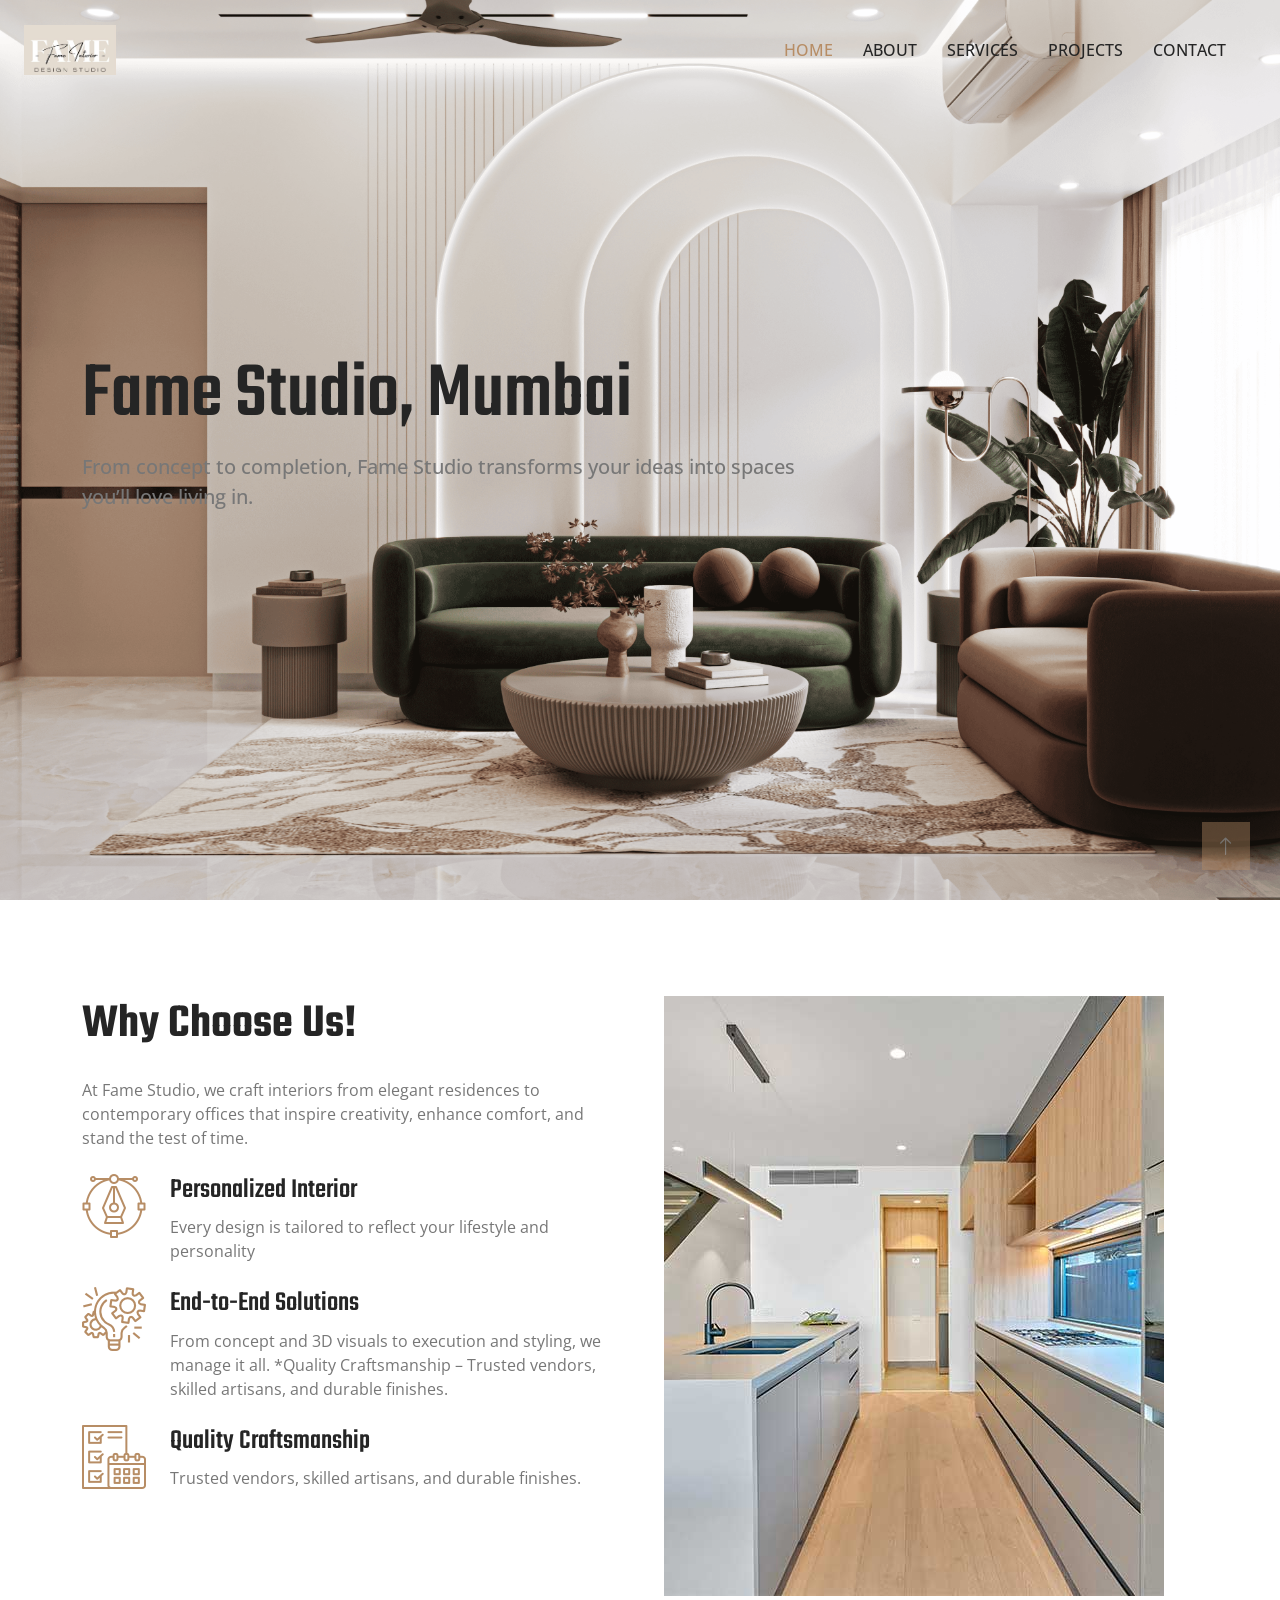
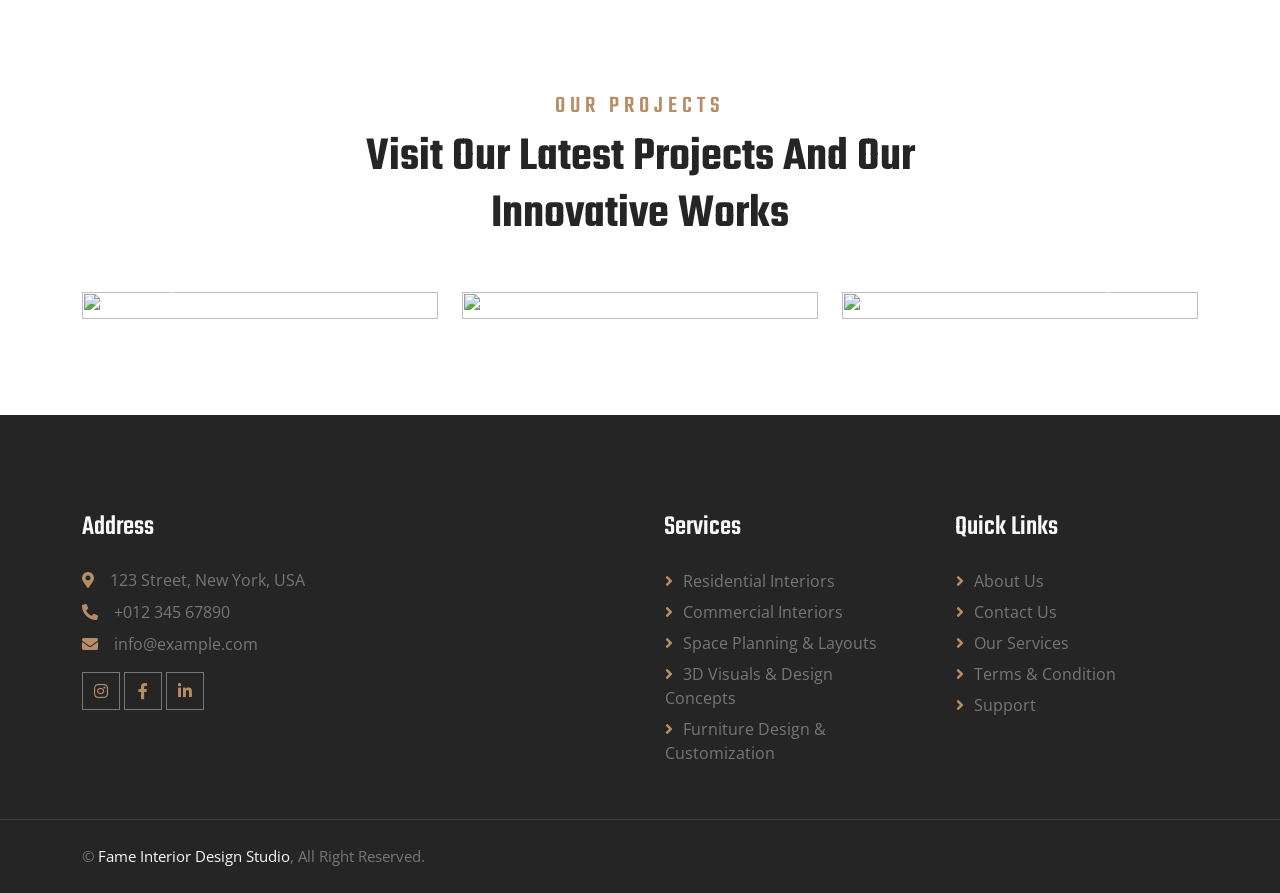
==== commit 769f5e58: "Update" ====
--- a/index.html
+++ b/index.html
@@ -118,17 +118,9 @@
                     <li class="nav-item"><a class="nav-link" href="about.html">About</a></li>
                     <li class="nav-item"><a class="nav-link" href="service.html">Services</a></li>
                     <li class="nav-item dropdown">
-                        <a class="nav-link dropdown-toggle" href="#" id="pagesDropdown" role="button" data-bs-toggle="dropdown">
-                            Pages
-                        </a>
-                        <ul class="dropdown-menu">
-                            <li><a class="dropdown-item" href="feature.html">Our Features</a></li>
-                            <li><a class="dropdown-item" href="project.html">Our Projects</a></li>
-                            <li><a class="dropdown-item" href="team.html">Team Members</a></li>
-                            <li><a class="dropdown-item" href="appointment.html">Appointment</a></li>
-                            <li><a class="dropdown-item" href="testimonial.html">Testimonial</a></li>
-                            <li><a class="dropdown-item" href="404.html">404 Page</a></li>
-                        </ul>
+                        <a class="nav-link " href="project.html" id="pagesDropdown" >
+                            Projects
+                        </a>                       
                     </li>
                     <li class="nav-item"><a class="nav-link" href="contact.html">Contact</a></li>
                 </ul>
@@ -510,10 +502,7 @@
             <div class="row g-5">
                 <div class="col-lg-6 col-md-6">
                     <h3 class="text-light mb-4">Address</h3>
-                      <p class="mb-0"><i class="fa fa-map-marker-alt text-primary me-3"></i>Heena Arcade, Off.No. 314/315</p>
-                    <p class="mb-0 m-1" style="padding-left:22px;">SV Road, Jogeshwari (West)</p>
-                    <p class="mb-0 m-1" style="padding-left: 22px;">Beside Dewan Centre, Off Shalimar Hotel</p>
-                    
+                    <p class="mb-2"><i class="fa fa-map-marker-alt text-primary me-3"></i>123 Street, New York, USA</p>
                     <p class="mb-2"><i class="fa fa-phone-alt text-primary me-3"></i>+012 345 67890</p>
                     <p class="mb-2"><i class="fa fa-envelope text-primary me-3"></i>info@example.com</p>
                     <div class="d-flex pt-2">
@@ -575,4 +564,4 @@
     <script src="js/main.js"></script>
 </body>
 
-</html>+</html>
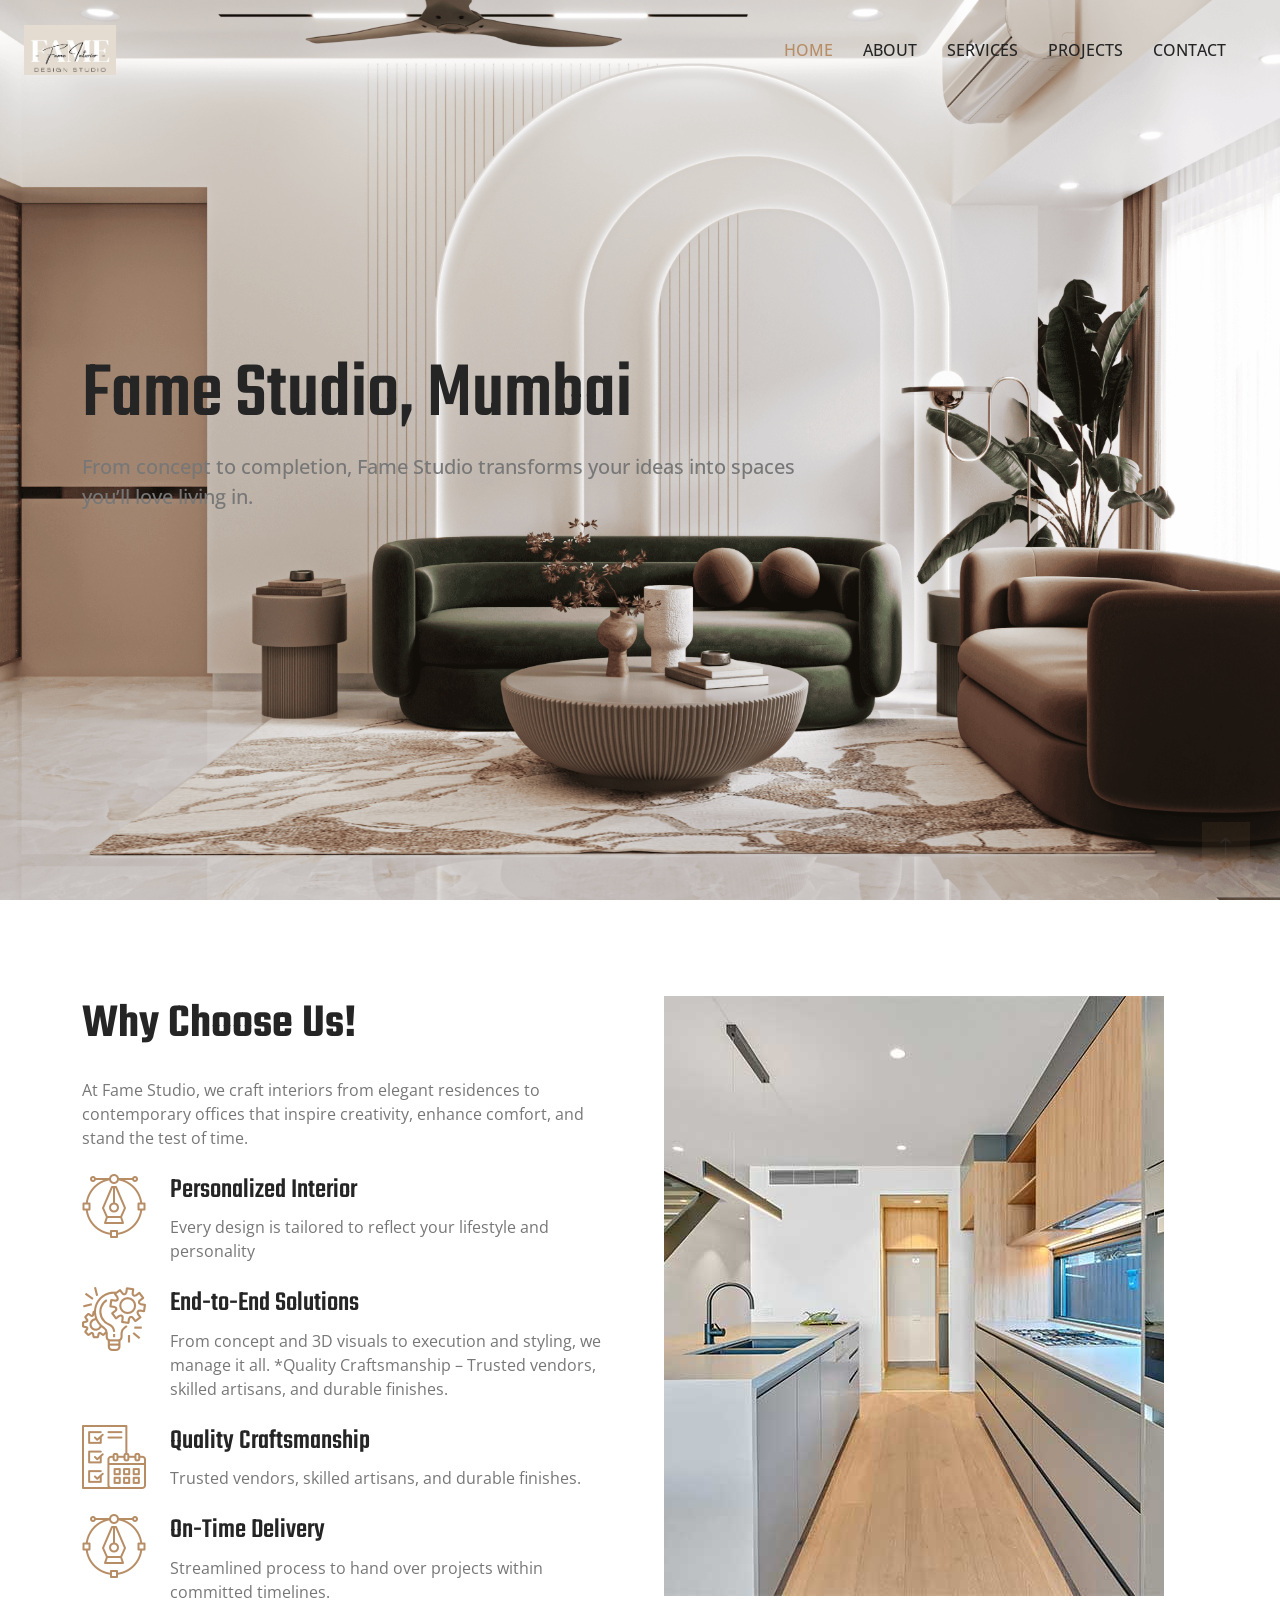
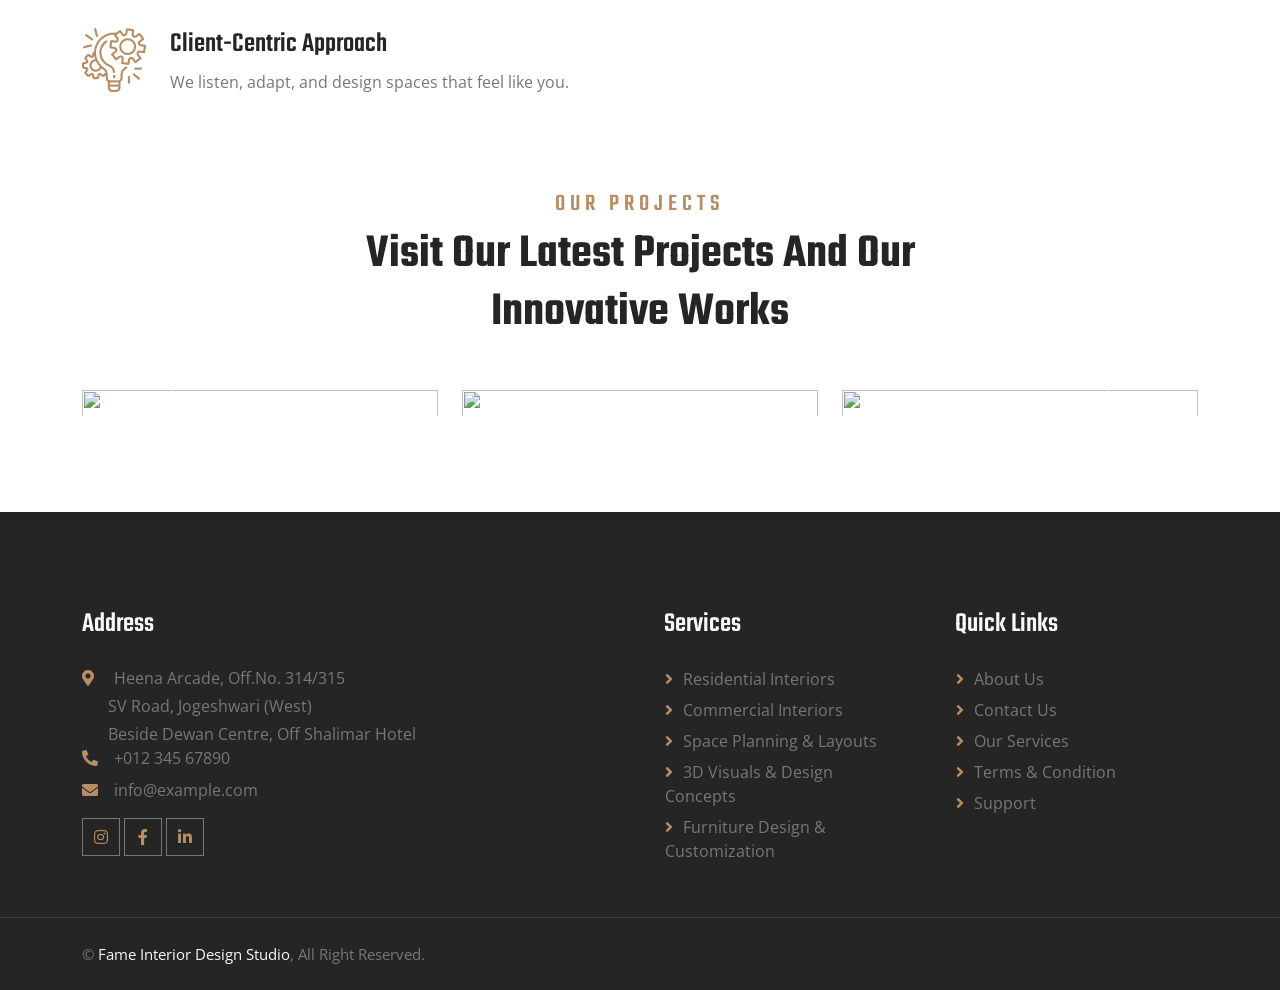
==== commit 65613af9: "Updated" ====
--- a/index.html
+++ b/index.html
@@ -117,11 +117,7 @@
                     <li class="nav-item"><a class="nav-link active" href="index.html">Home</a></li>
                     <li class="nav-item"><a class="nav-link" href="about.html">About</a></li>
                     <li class="nav-item"><a class="nav-link" href="service.html">Services</a></li>
-                    <li class="nav-item dropdown">
-                        <a class="nav-link " href="project.html" id="pagesDropdown" >
-                            Projects
-                        </a>                       
-                    </li>
+                    <li class="nav-item"><a class="nav-link" href="project.html">Projects</a></li>
                     <li class="nav-item"><a class="nav-link" href="contact.html">Contact</a></li>
                 </ul>
             </div>
@@ -185,7 +181,7 @@
     <div class="container-xxl py-5">
         <div class="container">
             <div class="row g-5">
-                <div class="col-lg-6 wow fadeInUp" data-wow-delay="0.1s">                    
+                <div class="col-lg-6 wow fadeInUp" data-wow-delay="0.1s">
                     <h1 class="display-5 mb-4">Why Choose Us!</h1>
                     <p class="mb-4">At Fame Studio, we craft interiors from elegant residences to contemporary offices that inspire creativity, enhance comfort, and stand the test of time.</p>
                     <div class="row g-4">
@@ -219,6 +215,24 @@
                                 </div>
                             </div>
                         </div>
+                        <div class="col-12">
+                            <div class="d-flex align-items-start">
+                                <img class="flex-shrink-0" src="img/icons/icon-2.png" alt="Icon">
+                                <div class="ms-4">
+                                    <h3>On-Time Delivery</h3>
+                                    <p class="mb-0">Streamlined process to hand over projects within committed timelines.</p>
+                                </div>
+                            </div>
+                        </div>
+                        <div class="col-12">
+                            <div class="d-flex align-items-start">
+                                <img class="flex-shrink-0" src="img/icons/icon-3.png" alt="Icon">
+                                <div class="ms-4">
+                                    <h3>Client-Centric Approach </h3>
+                                    <p class="mb-0">We listen, adapt, and design spaces that feel like you.</p>
+                                </div>
+                            </div>
+                        </div>
                     </div>
                 </div>
                 <div class="col-lg-6 wow fadeInUp" data-wow-delay="0.5s">
@@ -230,7 +244,7 @@
             </div>
         </div>
     </div>
-    <!-- Feature End -->    
+    <!-- Feature End -->
     <!-- Project Start -->
     <div class="container-xxl project py-5">
         <div class="container">
@@ -502,9 +516,19 @@
             <div class="row g-5">
                 <div class="col-lg-6 col-md-6">
                     <h3 class="text-light mb-4">Address</h3>
-                    <p class="mb-2"><i class="fa fa-map-marker-alt text-primary me-3"></i>123 Street, New York, USA</p>
+                    <p class="mb-0 text-justify">
+                        <i class="fa fa-map-marker-alt text-primary me-3"></i>
+                        Heena Arcade, Off.No. 314/315
+                    </p>
+                    <p class="mb-0 m-1 text-justify" style="padding-left:22px;">
+                        SV Road, Jogeshwari (West)
+                    </p>
+                    <p class="mb-0 m-1 text-justify" style="padding-left:22px;">
+                        Beside Dewan Centre, Off Shalimar Hotel
+                    </p>
                     <p class="mb-2"><i class="fa fa-phone-alt text-primary me-3"></i>+012 345 67890</p>
                     <p class="mb-2"><i class="fa fa-envelope text-primary me-3"></i>info@example.com</p>
+
                     <div class="d-flex pt-2">
                         <a class="btn btn-square btn-outline-body me-1" href=""><i class="fab fa-instagram"></i></a>
                         <a class="btn btn-square btn-outline-body me-1" href=""><i class="fab fa-facebook-f"></i></a>
@@ -526,7 +550,7 @@
                     <a class="btn btn-link" href="">Our Services</a>
                     <a class="btn btn-link" href="">Terms & Condition</a>
                     <a class="btn btn-link" href="">Support</a>
-                </div>               
+                </div>
             </div>
         </div>
         <div class="container-fluid copyright">
--- a/css/style.css
+++ b/css/style.css
@@ -234,6 +234,13 @@
 .page-header {
     background: linear-gradient(rgba(0, 0, 0, .5), rgba(0, 0, 0, .5)), url(../img/carousel-1.jpg) center center no-repeat;
     background-size: cover;
+}
+.page-headerIndex {
+    background: url(../img/mainheader.png) center center no-repeat;
+    background-size: cover;
+    min-height: 80vh; /* takes 80% of screen height */
+    display: flex;
+    align-items: center;
 }
 
 .breadcrumb-item+.breadcrumb-item::before {
